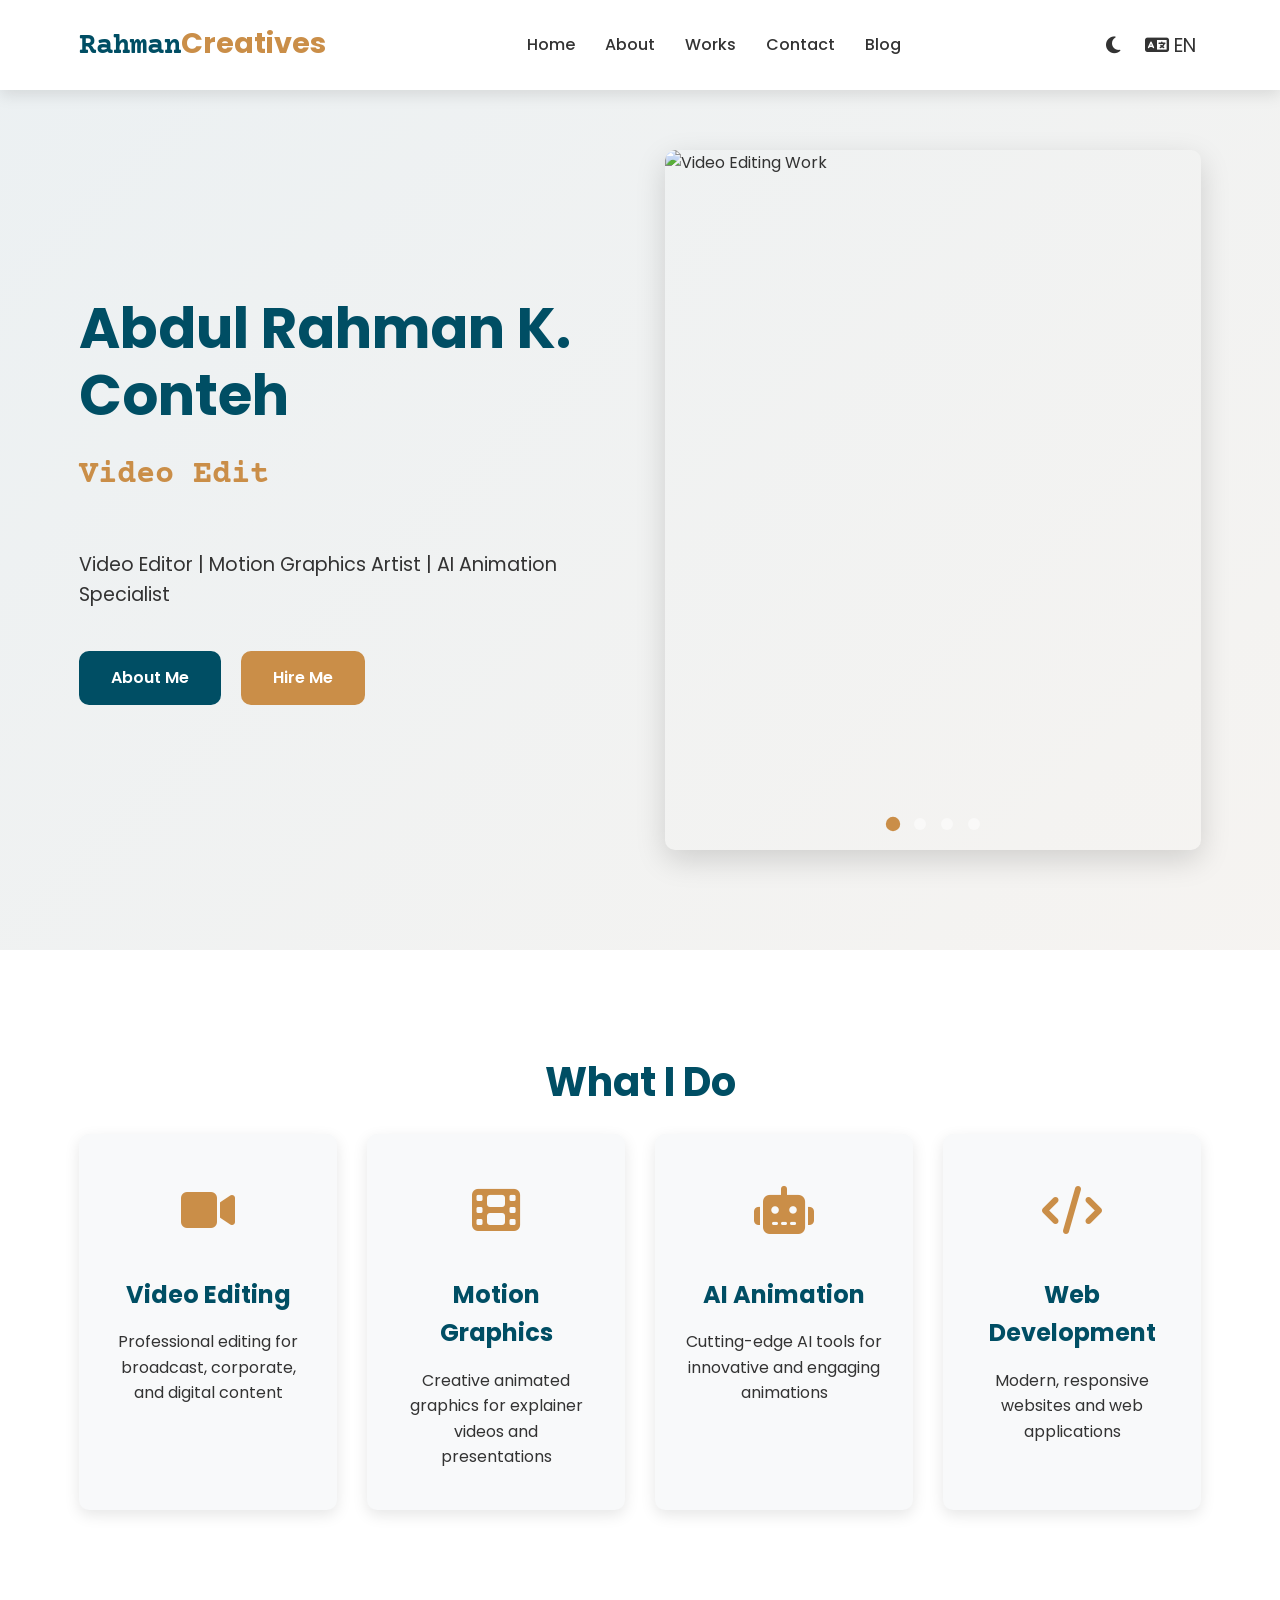
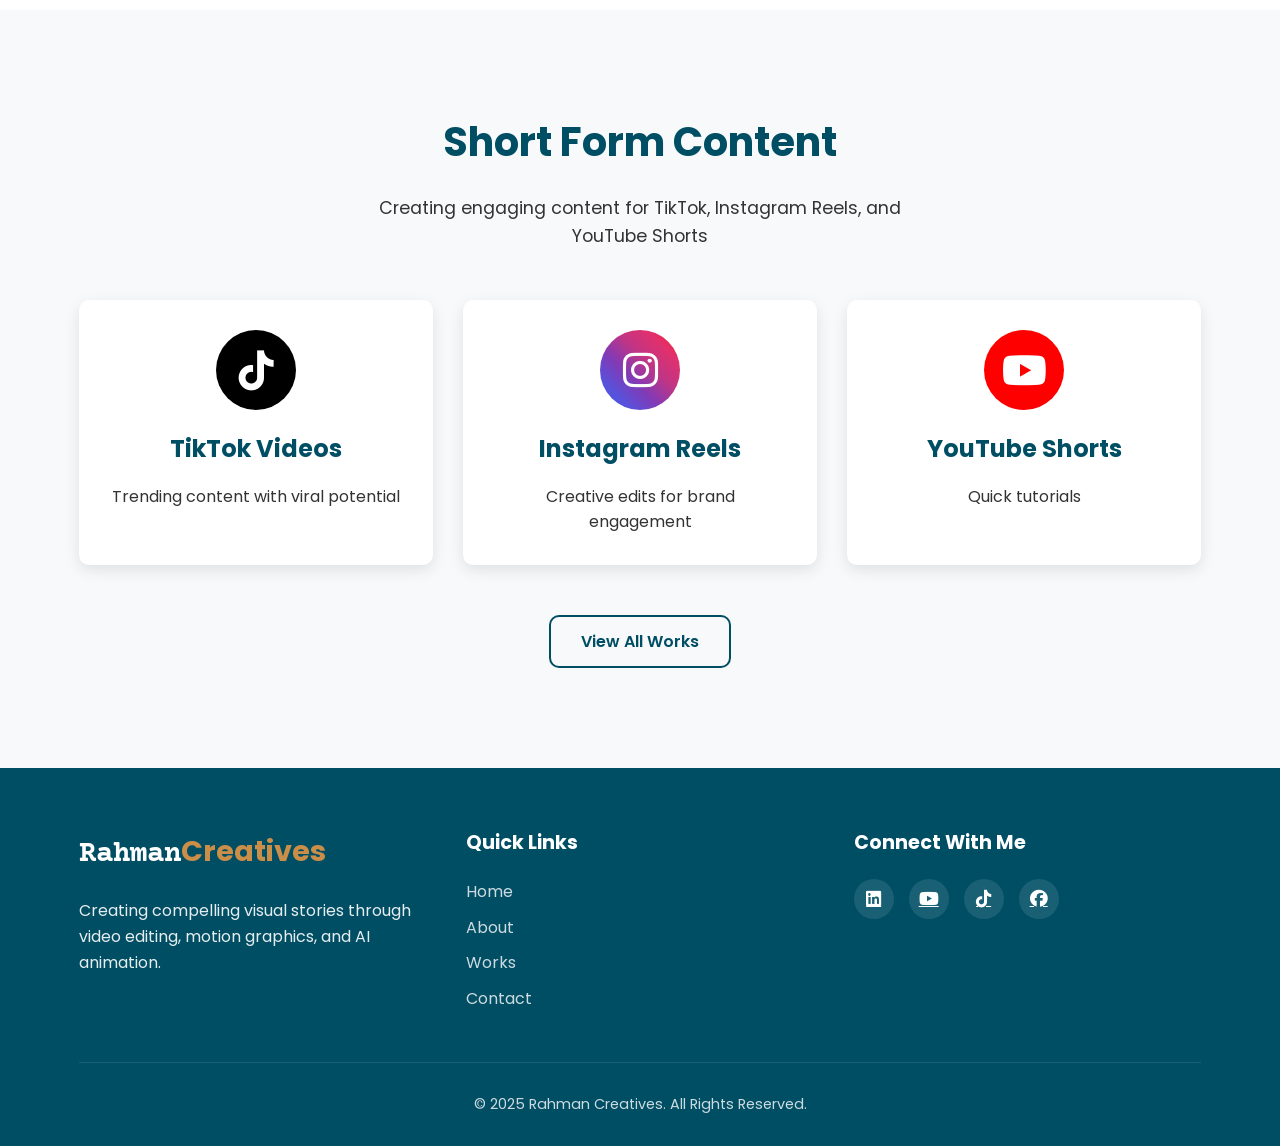
==== index.html @ 01b73cf1 "Update fmt.Println message from 'Hello' to 'Goodbye'" ====
<!DOCTYPE html>
<html lang="en" dir="ltr">
<head>
    <meta charset="UTF-8">
    <meta name="viewport" content="width=device-width, initial-scale=1.0">
    <title> Video Editor & Motion Graphics Artist </title>
    <link rel="stylesheet" href="https://cdnjs.cloudflare.com/ajax/libs/font-awesome/6.4.0/css/all.min.css">
    <link href="https://fonts.googleapis.com/css2?family=Courier+Prime:wght@400;700&family=Poppins:wght@300;400;500;600;700&display=swap" rel="stylesheet">
    <link rel="stylesheet" href="css/style.css">
    <meta name="google-site-verification" content="5SpEI1ER_6MJB8W4jgutMISXCHBkPphUc_LFlywy6sQ" />

    <script type="application/ld+json">
{
  "@context": "https://schema.org",
  "@graph":[
    {
      "@type": "Person",
      "name": "Abdul Rahman K. Conteh",
      "url": "https://kingrahma.github.io/video-editor/",
      "jobTitle": "Video Editor, Motion Graphics Artist, AI Animation Specialist",
      "image": "https://kingrahma.github.io/video-editor/Images/Brand Image Edited Sharper.png",
      "sameAs": [
        "https://www.linkedin.com/in/abdul-rahman-kconteh",
        "https://www.youtube.com/@RahmanCreatives",
        "https://www.tiktok.com/@kingrahman82",
        "https://www.facebook.com/king.rahman.737/"
      ],
      "worksFor": {
        "@type": "Organization",
        "name": "Rahman Creatives"
      }
    },

    {
      "@type": "ProfessionalService",
      "name": "Rahman Creatives",
      "url": "https://kingrahma.github.io/video-editor/",
      "description": "Professional video editing, motion graphics, AI animation, and web development services.",
      "founder": {
        "@type": "Person",
        "name": "Abdul Rahman K. Conteh"
      },
      "areaServed": {
        "@type": "Country",
        "name": "United Arab Emirates"
      },
      "serviceType": [
        "Video Editing",
        "Motion Graphics",
        "AI Animation",
        "Web Development"
      ]
    },

    {
      "@type": "Service",
      "name": "Video Editing",
      "provider": {
        "@type": "Person",
        "name": "Abdul Rahman K. Conteh"
      },
      "description": "Professional video editing for corporate videos, YouTube content, social media, and marketing campaigns."
    },

    {
      "@type": "Service",
      "name": "Motion Graphics",
      "provider": {
        "@type": "Person",
        "name": "Abdul Rahman K. Conteh"
      },
      "description": "Creative motion graphics and animated visuals for explainer videos, ads, and digital media."
    },

    {
      "@type": "Service",
      "name": "AI Animation",
      "provider": {
        "@type": "Person",
        "name": "Abdul Rahman K. Conteh"
      },
      "description": "AI-powered animation and generative visuals using modern artificial intelligence tools."
    },

    {
      "@type": "Service",
      "name": "Web Development",
      "provider": {
        "@type": "Person",
        "name": "Abdul Rahman K. Conteh"
      },
      "description": "Modern responsive websites and web applications for businesses and creators."
    },

    {
      "@type": "WebSite",
      "name": "Rahman Creatives Portfolio",
      "url": "https://kingrahma.github.io/video-editor/",
      "author": {
        "@type": "Person",
        "name": "Abdul Rahman K. Conteh"
      }
    }
  ]
}
</script>

    <script
  defer
  data-tracker="49709983-e1b5-4621-b4ab-2d7daf72e2eb"
  data-domain="github.io"
  data-allow-localhost="false"
  src="https://www.webtracky.com/analytics.js">
</script>

</head>
<body>
    <!-- Header & Navigation -->
    <header>
        <div class="container">
            <nav>
                <a href="index.html" class="logo">Rahman<span>Creatives</span></a>
                
                <ul class="nav-links">
                    <li><a href="index.html" data-en="Home" data-ar="الرئيسية">Home</a></li>
                    <li><a href="about.html" data-en="About" data-ar="عني">About</a></li>
                    <li><a href="works.html" data-en="Works" data-ar="أعمالي">Works</a></li>
                    <li><a href="contact.html" data-en="Contact" data-ar="اتصل بي">Contact</a></li>
                    <li><a href="blog-video-editing.html" data-en="Contact" data-ar="اتصل بي">Blog</a></li>
                </ul>
                
                <div class="nav-controls">
                    <button class="theme-toggle" id="themeToggle">
                        <i class="fas fa-moon"></i>
                    </button>
                    <button class="language-toggle" id="languageToggle" data-lang="en">
                        <i class="fas fa-language"></i> EN
                    </button>
                    <button class="mobile-menu-btn" id="mobileMenuBtn">
                        <i class="fas fa-bars"></i>
                    </button>
                </div>
            </nav>
        </div>
    </header>

    <!-- Hero Section -->
    <section class="hero-section">
        <div class="container">
            <div class="hero-content">
                <div class="hero-text">
                    <h1 data-en="Abdul Rahman K. Conteh" data-ar="عبد الرحمن كونتيه">Abdul Rahman K. Conteh</h1>
                    <div class="typewriter" id="typewriter"></div>
                    <p class="hero-subtitle" data-en="Video Editor | Motion Graphics Artist | AI Animation Specialist" data-ar="محرر فيديو | فنان جرافيكس متحرك | أخصائي رسوم متحركة بالذكاء الاصطناعي">Video Editor | Motion Graphics Artist | AI Animation Specialist</p>
                    <div class="hero-buttons">
                        <a href="about.html" class="btn btn-primary" data-en="About Me" data-ar="عني">About Me</a>
                        <a href="contact.html" class="btn btn-secondary" data-en="Hire Me" data-ar="وظفني">Hire Me</a>
                    </div>
                </div>
                <div class="hero-slider">
                    <div class="slider-container">
                        <div class="slide active">
                            <img src="Images/Brand Image Edited Sharper.png" alt="Video Editing Work">
                        </div>
                        <div class="slide">
                            <img src="Images/King Cut Image Edited.png" alt="Motion Graphics">
                        </div>
                        <div class="slide">
                            <img src="Images/Gemini_Generated_Image_beutqdbeutqdbeut.png" alt="AI Animation">
                        </div>
                        <div class="slide">
                            <img src="Images/Rahman Creatives Design 2.png" alt="Web Development">
                        </div>
                    </div>
                    <div class="slider-dots">
                        <span class="dot active" data-slide="0"></span>
                        <span class="dot" data-slide="1"></span>
                        <span class="dot" data-slide="2"></span>
                        <span class="dot" data-slide="3"></span>
                    </div>
                </div>
            </div>
        </div>
    </section>

    <!-- Services Preview -->
    <section class="services-section">
        <div class="container">
            <h2 class="section-title" data-en="What I Do" data-ar="ما أفعله">What I Do</h2>
            <div class="services-grid">
                <div class="service-card">
                    <div class="service-icon">
                        <i class="fas fa-video"></i>
                    </div>
                    <h3 data-en="Video Editing" data-ar="تحرير الفيديو">Video Editing</h3>
                    <p data-en="Professional editing for broadcast, corporate, and digital content" data-ar="تحرير محترف للبث التلفزيوني والمحتوى الشركاتي والرقمي">Professional editing for broadcast, corporate, and digital content</p>
                </div>
                <div class="service-card">
                    <div class="service-icon">
                        <i class="fas fa-film"></i>
                    </div>
                    <h3 data-en="Motion Graphics" data-ar="الجرافيكس المتحركة">Motion Graphics</h3>
                    <p data-en="Creative animated graphics for explainer videos and presentations" data-ar="رسومات متحركة إبداعية لمقاطع الفيديو التوضيحية والعروض التقديمية">Creative animated graphics for explainer videos and presentations</p>
                </div>
                <div class="service-card">
                    <div class="service-icon">
                        <i class="fas fa-robot"></i>
                    </div>
                    <h3 data-en="AI Animation" data-ar="الرسوم المتحركة بالذكاء الاصطناعي">AI Animation</h3>
                    <p data-en="Cutting-edge AI tools for innovative and engaging animations" data-ar="أدوات الذكاء الاصطناعي المتطورة لرسوم متحركة مبتكرة وجذابة">Cutting-edge AI tools for innovative and engaging animations</p>
                </div>
                <div class="service-card">
                    <div class="service-icon">
                        <i class="fas fa-code"></i>
                    </div>
                    <h3 data-en="Web Development" data-ar="تطوير الويب">Web Development</h3>
                    <p data-en="Modern, responsive websites and web applications" data-ar="مواقع وتطبيقات ويب حديثة وسريعة الاستجابة">Modern, responsive websites and web applications</p>
                </div>
            </div>
        </div>
    </section>

    <!-- Short Form Preview -->
    <section class="short-preview-section">
        <div class="container">
            <h2 class="section-title" data-en="Short Form Content" data-ar="المحتوى القصير">Short Form Content</h2>
            <p class="section-subtitle" data-en="Creating engaging content for TikTok, Instagram Reels, and YouTube Shorts" data-ar="إنشاء محتوى جذاب لتيك توك وإنستجرام ريلز ويوتيوب شورتس">Creating engaging content for TikTok, Instagram Reels, and YouTube Shorts</p>
            
            <div class="platform-preview">
                <div class="platform-card">
                    <div class="platform-icon tiktok">
                        <i class="fab fa-tiktok"></i>
                    </div>
                    <h3 data-en="TikTok Videos" data-ar="فيديوهات تيك توك">TikTok Videos</h3>
                    <p data-en="Trending content with viral potential" data-ar="محتوى رائج بإمكانية فيروسية">Trending content with viral potential</p>
                </div>
                <div class="platform-card">
                    <div class="platform-icon instagram">
                        <i class="fab fa-instagram"></i>
                    </div>
                    <h3 data-en="Instagram Reels" data-ar="إنستجرام ريلز">Instagram Reels</h3>
                    <p data-en="Creative edits for brand engagement" data-ar="تحرير إبداعي لتفاعل العلامة التجارية">Creative edits for brand engagement</p>
                </div>
                <div class="platform-card">
                    <div class="platform-icon youtube">
                        <i class="fab fa-youtube"></i>
                    </div>
                    <h3 data-en="YouTube Shorts" data-ar="يوتيوب شورتس">YouTube Shorts</h3>
                    <p data-en="Quick tutorials " data-ar="دروس سريعة وخلف الكواليس">Quick tutorials </p>
                </div>
            </div>
            
            <div class="text-center">
                <a href="works.html" class="btn btn-outline" data-en="View All Works" data-ar="عرض جميع الأعمال">View All Works</a>
            </div>
        </div>
    </section>

    <!-- Footer -->
    <footer>
        <div class="container">
            <div class="footer-content">
                <div class="footer-info">
                    <a href="index.html" class="logo">Rahman<span>Creatives</span></a>
                    <p data-en="Creating compelling visual stories through video editing, motion graphics, and AI animation." data-ar="إنشاء قصص مرئية مقنعة من خلال تحرير الفيديو والرسومات المتحركة والرسوم المتحركة بالذكاء الاصطناعي.">Creating compelling visual stories through video editing, motion graphics, and AI animation.</p>
                </div>
                <div class="footer-links">
                    <h4 data-en="Quick Links" data-ar="روابط سريعة">Quick Links</h4>
                    <ul>
                        <li><a href="index.html" data-en="Home" data-ar="الرئيسية">Home</a></li>
                        <li><a href="about.html" data-en="About" data-ar="عني">About</a></li>
                        <li><a href="works.html" data-en="Works" data-ar="أعمالي">Works</a></li>
                        <li><a href="contact.html" data-en="Contact" data-ar="اتصل بي">Contact</a></li>
                    </ul>
                </div>
                <div class="footer-social">
                    <h4 data-en="Connect With Me" data-ar="تواصل معي">Connect With Me</h4>
                    <div class="social-icons">
                        <a href="https://linkedin.com/in/abdul-rahman-kconteh" target="_blank"><i class="fab fa-linkedin"></i></a>
                        <a href="https://www.youtube.com/@RahmanCreatives" target="_blank"><i class="fab fa-youtube"></i></a>
                        <a href="https://www.tiktok.com/@kingrahman82" target="_blank" class="social-link tiktok"><i class="fab fa-tiktok"></i></a>
                        <a href="https://www.facebook.com/king.rahman.737/" target="_blank" class="social-link facebook"><i class="fab fa-facebook"></i> </a>
                    </div>
                </div>
            </div>
            <div class="footer-bottom">
                <p data-en="© 2025 Abdul Rahman K. Conteh. All Rights Reserved." data-ar="© 2025 عبد الرحمن كونتيه. جميع الحقوق محفوظة.">© 2025 Rahman Creatives. All Rights Reserved.</p>
            </div>
        </div>
    </footer>

    <script src="js/script.js"></script>
    <script>
        // Typewriter Effect for Home Page
        document.addEventListener('DOMContentLoaded', function() {
            const typewriterElement = document.getElementById('typewriter');
            if (typewriterElement) {
                const phrases = [
                    "Video Editor & Motion Graphics Artist",
                    "AI Animation Specialist",
                    "Creative Storyteller",
                    "Visual Effects Expert",
                    "Web Developer & Designer"
                ];
                
                let phraseIndex = 0;
                let charIndex = 0;
                let isDeleting = false;
                let isEnd = false;
                
                function typeWriter() {
                    const currentPhrase = phrases[phraseIndex];
                    
                    if (isDeleting) {
                        typewriterElement.textContent = currentPhrase.substring(0, charIndex - 1);
                        charIndex--;
                    } else {
                        typewriterElement.textContent = currentPhrase.substring(0, charIndex + 1);
                        charIndex++;
                    }
                    
                    if (!isDeleting && charIndex === currentPhrase.length) {
                        isEnd = true;
                        isDeleting = true;
                        setTimeout(typeWriter, 1500);
                    } else if (isDeleting && charIndex === 0) {
                        isDeleting = false;
                        phraseIndex = (phraseIndex + 1) % phrases.length;
                        setTimeout(typeWriter, 500);
                    } else {
                        const speed = isDeleting ? 50 : 100;
                        setTimeout(typeWriter, speed);
                    }
                }
                
                setTimeout(typeWriter, 1000);
            }
            
            // Hero Slider
            const slides = document.querySelectorAll('.slide');
            const dots = document.querySelectorAll('.dot');
            let currentSlide = 0;
            
            function showSlide(n) {
                slides.forEach(slide => slide.classList.remove('active'));
                dots.forEach(dot => dot.classList.remove('active'));
                
                currentSlide = (n + slides.length) % slides.length;
                
                slides[currentSlide].classList.add('active');
                dots[currentSlide].classList.add('active');
            }
            
            dots.forEach(dot => {
                dot.addEventListener('click', function() {
                    const slideIndex = parseInt(this.getAttribute('data-slide'));
                    showSlide(slideIndex);
                });
            });
            
            // Auto slide
            setInterval(() => {
                showSlide(currentSlide + 1);
            }, 4000);
        });
    </script>
</body>

</html>
---- css/style.css ----
:root {
    --primary-color: #004e64;
    --secondary-color: #ca8e48;
    --accent-color: #ff6b6b;
    --dark-bg: #121212;
    --dark-card: #1e1e1e;
    --dark-text: #f5f5f5;
    --light-bg: #f8f9fa;
    --light-card: #ffffff;
    --light-text: #333333;
    --gray-light: #e9ecef;
    --gray-medium: #adb5bd;
    --shadow: 0 5px 15px rgba(0, 0, 0, 0.1);
    --shadow-lg: 0 10px 30px rgba(0, 0, 0, 0.15);
    --transition: all 0.3s ease;
    --border-radius: 10px;
}

* {
    margin: 0;
    padding: 0;
    box-sizing: border-box;
    font-family: 'Poppins', sans-serif;
}

html {
    scroll-behavior: smooth;
}

body {
    background-color: var(--light-bg);
    color: var(--light-text);
    transition: var(--transition);
    line-height: 1.6;
    overflow-x: hidden;
}

body.dark-mode {
    background-color: var(--dark-bg);
    color: var(--dark-text);
}

.container {
    width: 90%;
    max-width: 1200px;
    margin: 0 auto;
    padding: 0 15px;
}

/* Header & Navigation */
header {
    background-color: var(--light-card);
    box-shadow: var(--shadow);
    position: fixed;
    width: 100%;
    top: 0;
    z-index: 1000;
    transition: var(--transition);
}

body.dark-mode header {
    background-color: var(--dark-card);
}

nav {
    display: flex;
    justify-content: space-between;
    align-items: center;
    padding: 20px 0;
}

.logo {
    font-family: 'Courier Prime', monospace;
    font-size: 1.8rem;
    font-weight: 700;
    color: var(--primary-color);
    text-decoration: none;
    transition: var(--transition);
}

body.dark-mode .logo {
    color: var(--secondary-color);
}

.logo span {
    color: var(--secondary-color);
}

body.dark-mode .logo span {
    color: var(--primary-color);
}

.logo:hover {
    transform: scale(1.05);
}

.nav-links {
    display: flex;
    list-style: none;
    gap: 30px;
}

.nav-links li {
    position: relative;
}

.nav-links a {
    text-decoration: none;
    color: var(--light-text);
    font-weight: 500;
    transition: var(--transition);
    padding: 5px 0;
}

body.dark-mode .nav-links a {
    color: var(--dark-text);
}

.nav-links a:hover {
    color: var(--secondary-color);
}

.nav-links a.active {
    color: var(--secondary-color);
}

.nav-links a::after {
    content: '';
    position: absolute;
    bottom: 0;
    left: 0;
    width: 0;
    height: 2px;
    background-color: var(--secondary-color);
    transition: var(--transition);
}

.nav-links a:hover::after,
.nav-links a.active::after {
    width: 100%;
}

.nav-controls {
    display: flex;
    align-items: center;
    gap: 15px;
}

.theme-toggle,
.language-toggle,
.mobile-menu-btn {
    background: none;
    border: none;
    font-size: 1.2rem;
    color: var(--light-text);
    cursor: pointer;
    transition: var(--transition);
    padding: 5px;
    border-radius: 5px;
}

body.dark-mode .theme-toggle,
body.dark-mode .language-toggle,
body.dark-mode .mobile-menu-btn {
    color: var(--dark-text);
}

.theme-toggle:hover,
.language-toggle:hover {
    color: var(--secondary-color);
    background-color: rgba(202, 142, 72, 0.1);
}

.mobile-menu-btn {
    display: none;
}

/* Buttons */
.btn {
    display: inline-block;
    padding: 12px 30px;
    border-radius: var(--border-radius);
    text-decoration: none;
    font-weight: 600;
    transition: var(--transition);
    cursor: pointer;
    border: 2px solid transparent;
    font-size: 1rem;
    text-align: center;
}

.btn-primary {
    background-color: var(--primary-color);
    color: white;
}

.btn-primary:hover {
    background-color: var(--secondary-color);
    transform: translateY(-3px);
    box-shadow: var(--shadow-lg);
}

.btn-secondary {
    background-color: var(--secondary-color);
    color: white;
}

.btn-secondary:hover {
    background-color: var(--primary-color);
    transform: translateY(-3px);
    box-shadow: var(--shadow-lg);
}

.btn-outline {
    background-color: transparent;
    border-color: var(--primary-color);
    color: var(--primary-color);
}

body.dark-mode .btn-outline {
    border-color: var(--secondary-color);
    color: var(--secondary-color);
}

.btn-outline:hover {
    background-color: var(--primary-color);
    color: white;
    transform: translateY(-3px);
}

body.dark-mode .btn-outline:hover {
    background-color: var(--secondary-color);
    color: white;
}

.btn-block {
    display: block;
    width: 100%;
}

.text-center {
    text-align: center;
}

/* Hero Section */
.hero-section {
    padding: 150px 0 100px;
    min-height: 100vh;
    display: flex;
    align-items: center;
    background: linear-gradient(135deg, rgba(0, 78, 100, 0.05) 0%, rgba(202, 142, 72, 0.05) 100%);
}

body.dark-mode .hero-section {
    background: linear-gradient(135deg, rgba(0, 78, 100, 0.1) 0%, rgba(202, 142, 72, 0.1) 100%);
}

.hero-content {
    display: grid;
    grid-template-columns: 1fr 1fr;
    gap: 50px;
    align-items: center;
}

.hero-text {
    padding-right: 20px;
}

.hero-text h1 {
    font-size: 3.5rem;
    margin-bottom: 20px;
    color: var(--primary-color);
    line-height: 1.2;
}

body.dark-mode .hero-text h1 {
    color: var(--secondary-color);
}

.typewriter {
    font-size: 2rem;
    font-weight: 600;
    margin-bottom: 30px;
    min-height: 70px;
    color: var(--secondary-color);
    font-family: 'Courier Prime', monospace;
}

body.dark-mode .typewriter {
    color: var(--primary-color);
}

.typewriter span {
    border-right: 3px solid var(--secondary-color);
    padding-right: 5px;
    animation: blink 0.7s infinite;
}

@keyframes blink {
    0%, 100% { border-color: transparent; }
    50% { border-color: var(--secondary-color); }
}

.hero-subtitle {
    font-size: 1.2rem;
    color: var(--light-text);
    margin-bottom: 40px;
}

body.dark-mode .hero-subtitle {
    color: var(--dark-text);
}

.hero-buttons {
    display: flex;
    gap: 20px;
    margin-top: 30px;
}

.hero-slider {
    position: relative;
    border-radius: var(--border-radius);
    overflow: hidden;
    box-shadow: var(--shadow-lg);
}

.slider-container {
    position: relative;
    width: 100%;
    height: 700px;
    border-radius: var(--border-radius);
    overflow: hidden;
}

.slide {
    position: absolute;
    top: 0;
    left: 0;
    width: 100%;
    height: 100%;
    opacity: 0;
    transition: opacity 1s ease-in-out;
}

.slide.active {
    opacity: 1;
}

.slide img {
    width: 100%;
    height: 100%;
    object-fit: cover;
}

.slider-dots {
    position: absolute;
    bottom: 20px;
    left: 0;
    right: 0;
    display: flex;
    justify-content: center;
    gap: 10px;
    z-index: 10;
}

.dot {
    width: 12px;
    height: 12px;
    border-radius: 50%;
    background-color: rgba(255, 255, 255, 0.5);
    cursor: pointer;
    transition: var(--transition);
}

.dot.active {
    background-color: var(--secondary-color);
    transform: scale(1.2);
}

.dot:hover {
    background-color: var(--secondary-color);
}

/* Page Hero */
.page-hero {
    padding: 150px 0 80px;
    background: linear-gradient(135deg, var(--primary-color) 0%, var(--secondary-color) 100%);
    color: white;
    text-align: center;
}

.page-hero h1 {
    font-size: 3rem;
    margin-bottom: 20px;
}

.page-hero p {
    font-size: 1.2rem;
    max-width: 600px;
    margin: 0 auto;
    opacity: 0.9;
}

/* Services Section */
.services-section {
    padding: 100px 0;
    background-color: var(--light-card);
}

body.dark-mode .services-section {
    background-color: var(--dark-card);
}

.section-title {
    text-align: center;
    font-size: 2.5rem;
    margin-bottom: 20px;
    color: var(--primary-color);
}

body.dark-mode .section-title {
    color: var(--secondary-color);
}

.section-subtitle {
    text-align: center;
    font-size: 1.1rem;
    color: var(--light-text);
    margin-bottom: 50px;
    max-width: 600px;
    margin-left: auto;
    margin-right: auto;
}

body.dark-mode .section-subtitle {
    color: var(--dark-text);
}

.services-grid {
    display: grid;
    grid-template-columns: repeat(auto-fit, minmax(250px, 1fr));
    gap: 30px;
}

.service-card {
    background-color: var(--light-bg);
    padding: 40px 30px;
    border-radius: var(--border-radius);
    text-align: center;
    transition: var(--transition);
    box-shadow: var(--shadow);
}

body.dark-mode .service-card {
    background-color: var(--dark-bg);
}

.service-card:hover {
    transform: translateY(-10px);
    box-shadow: var(--shadow-lg);
}

.service-icon {
    font-size: 3rem;
    color: var(--secondary-color);
    margin-bottom: 25px;
}

.service-card h3 {
    margin-bottom: 15px;
    color: var(--primary-color);
    font-size: 1.5rem;
}

body.dark-mode .service-card h3 {
    color: var(--secondary-color);
}

.service-card p {
    color: var(--light-text);
    line-height: 1.6;
}

body.dark-mode .service-card p {
    color: var(--dark-text);
}

/* Short Preview Section */
.short-preview-section {
    padding: 100px 0;
    background-color: var(--light-bg);
}

body.dark-mode .short-preview-section {
    background-color: var(--dark-bg);
}

.platform-preview {
    display: grid;
    grid-template-columns: repeat(auto-fit, minmax(250px, 1fr));
    gap: 30px;
    margin-bottom: 50px;
}

.platform-card {
    background-color: var(--light-card);
    padding: 30px;
    border-radius: var(--border-radius);
    text-align: center;
    transition: var(--transition);
    box-shadow: var(--shadow);
}

body.dark-mode .platform-card {
    background-color: var(--dark-card);
}

.platform-card:hover {
    transform: translateY(-5px);
    box-shadow: var(--shadow-lg);
}

.platform-icon {
    width: 80px;
    height: 80px;
    border-radius: 50%;
    display: flex;
    align-items: center;
    justify-content: center;
    margin: 0 auto 20px;
    font-size: 2.5rem;
}

.platform-icon.tiktok {
    background-color: #000000;
    color: white;
}

.platform-icon.instagram {
    background: linear-gradient(45deg, #405DE6, #5851DB, #833AB4, #C13584, #E1306C, #FD1D1D);
    color: white;
}

.platform-icon.youtube {
    background-color: #FF0000;
    color: white;
}

.platform-card h3 {
    margin-bottom: 15px;
    color: var(--primary-color);
    font-size: 1.5rem;
}

body.dark-mode .platform-card h3 {
    color: var(--secondary-color);
}

.platform-card p {
    color: var(--light-text);
    line-height: 1.6;
}

body.dark-mode .platform-card p {
    color: var(--dark-text);
}

/* About Section */
.about-section {
    padding: 80px 0;
}

.about-container {
    display: grid;
    grid-template-columns: 2fr 1fr;
    gap: 40px;
    margin-bottom: 60px;
}

.about-card {
    background-color: var(--light-card);
    padding: 40px;
    border-radius: var(--border-radius);
    box-shadow: var(--shadow);
    margin-bottom: 30px;
}

body.dark-mode .about-card {
    background-color: var(--dark-card);
}

.about-card h2 {
    color: var(--primary-color);
    margin-bottom: 20px;
    font-size: 2rem;
}

body.dark-mode .about-card h2 {
    color: var(--secondary-color);
}

.about-card p {
    margin-bottom: 20px;
    line-height: 1.7;
}

.experience-highlight {
    display: flex;
    align-items: center;
    gap: 20px;
    background-color: var(--primary-color);
    color: white;
    padding: 25px;
    border-radius: var(--border-radius);
    margin-top: 30px;
}

body.dark-mode .experience-highlight {
    background-color: var(--secondary-color);
}

.experience-icon {
    font-size: 2.5rem;
}

.experience-highlight h3 {
    font-size: 1.5rem;
    margin-bottom: 10px;
}

/* Skills Section */
.skills-section {
    background-color: var(--light-card);
    padding: 40px;
    border-radius: var(--border-radius);
    box-shadow: var(--shadow);
}

body.dark-mode .skills-section {
    background-color: var(--dark-card);
}

.skills-section h2 {
    color: var(--primary-color);
    margin-bottom: 30px;
    font-size: 2rem;
}

body.dark-mode .skills-section h2 {
    color: var(--secondary-color);
}

.skills-grid {
    display: flex;
    flex-direction: column;
    gap: 25px;
}

.skill-item {
    width: 100%;
}

.skill-header {
    display: flex;
    justify-content: space-between;
    margin-bottom: 10px;
    font-weight: 600;
}

.skill-bar {
    height: 10px;
    background-color: var(--gray-light);
    border-radius: 5px;
    overflow: hidden;
}

body.dark-mode .skill-bar {
    background-color: #333;
}

.skill-progress {
    height: 100%;
    background-color: var(--secondary-color);
    border-radius: 5px;
    transition: width 1.5s ease-in-out;
}

.ai-tools {
    margin-top: 40px;
}

.ai-tools h3 {
    color: var(--primary-color);
    margin-bottom: 20px;
    font-size: 1.5rem;
}

body.dark-mode .ai-tools h3 {
    color: var(--secondary-color);
}

.tools-tags {
    display: flex;
    flex-wrap: wrap;
    gap: 10px;
}

.tool-tag {
    background-color: var(--primary-color);
    color: white;
    padding: 8px 16px;
    border-radius: 20px;
    font-size: 0.9rem;
    transition: var(--transition);
}

body.dark-mode .tool-tag {
    background-color: var(--secondary-color);
}

.tool-tag:hover {
    transform: translateY(-3px);
    box-shadow: var(--shadow);
}

/* About Sidebar */
.about-sidebar {
    display: flex;
    flex-direction: column;
    gap: 30px;
}

.info-card,
.education-card {
    background-color: var(--light-card);
    padding: 30px;
    border-radius: var(--border-radius);
    box-shadow: var(--shadow);
}

body.dark-mode .info-card,
body.dark-mode .education-card {
    background-color: var(--dark-card);
}

.info-card h3,
.education-card h3 {
    color: var(--primary-color);
    margin-bottom: 25px;
    font-size: 1.5rem;
    padding-bottom: 15px;
    border-bottom: 2px solid var(--secondary-color);
}

body.dark-mode .info-card h3,
body.dark-mode .education-card h3 {
    color: var(--secondary-color);
}

.contact-item {
    display: flex;
    align-items: flex-start;
    gap: 15px;
    margin-bottom: 20px;
}

.contact-item i {
    color: var(--secondary-color);
    font-size: 1.2rem;
    margin-top: 5px;
}

.contact-item span {
    font-weight: 600;
    color: var(--primary-color);
    display: block;
    margin-bottom: 5px;
}

body.dark-mode .contact-item span {
    color: var(--secondary-color);
}

.education-item {
    margin-bottom: 25px;
}

.education-item h4 {
    color: var(--primary-color);
    margin-bottom: 5px;
    font-size: 1.1rem;
}

body.dark-mode .education-item h4 {
    color: var(--secondary-color);
}

.education-item p {
    color: var(--light-text);
    font-style: italic;
}

body.dark-mode .education-item p {
    color: var(--dark-text);
}

/* Experience Timeline */
.experience-timeline {
    margin-top: 60px;
}

.experience-timeline h2 {
    text-align: center;
    color: var(--primary-color);
    margin-bottom: 50px;
    font-size: 2.5rem;
}

body.dark-mode .experience-timeline h2 {
    color: var(--secondary-color);
}

.timeline {
    position: relative;
    max-width: 800px;
    margin: 0 auto;
}

.timeline::before {
    content: '';
    position: absolute;
    left: 30px;
    top: 0;
    bottom: 0;
    width: 2px;
    background-color: var(--primary-color);
}

body.dark-mode .timeline::before {
    background-color: var(--secondary-color);
}

.timeline-item {
    position: relative;
    margin-bottom: 40px;
    padding-left: 80px;
}

.timeline-date {
    position: absolute;
    left: 0;
    top: 0;
    width: 60px;
    padding: 8px 12px;
    background-color: var(--primary-color);
    color: white;
    border-radius: var(--border-radius);
    text-align: center;
    font-weight: 600;
    font-size: 0.9rem;
}

body.dark-mode .timeline-date {
    background-color: var(--secondary-color);
}

.timeline-content {
    background-color: var(--light-card);
    padding: 25px;
    border-radius: var(--border-radius);
    box-shadow: var(--shadow);
}

body.dark-mode .timeline-content {
    background-color: var(--dark-card);
}

.timeline-content h3 {
    color: var(--primary-color);
    margin-bottom: 5px;
    font-size: 1.3rem;
}

body.dark-mode .timeline-content h3 {
    color: var(--secondary-color);
}

.timeline-company {
    color: var(--secondary-color);
    margin-bottom: 15px;
    font-style: italic;
}

body.dark-mode .timeline-company {
    color: var(--primary-color);
}

.timeline-content ul {
    padding-left: 20px;
}

.timeline-content li {
    margin-bottom: 8px;
    line-height: 1.6;
}

/* CTA Section */
.cta-section {
    padding: 80px 0;
    background: linear-gradient(135deg, var(--primary-color) 0%, var(--secondary-color) 100%);
    color: white;
    text-align: center;
}

.cta-content h2 {
    font-size: 2.5rem;
    margin-bottom: 20px;
}

.cta-content p {
    font-size: 1.2rem;
    margin-bottom: 30px;
    max-width: 600px;
    margin-left: auto;
    margin-right: auto;
    opacity: 0.9;
}

/* Works Section */
.works-section {
    padding: 80px 0;
}

.section-header {
    text-align: center;
    margin-bottom: 50px;
}

.section-header h2 {
    color: var(--primary-color);
    font-size: 2.5rem;
    margin-bottom: 15px;
}

body.dark-mode .section-header h2 {
    color: var(--secondary-color);
}

.section-header p {
    color: var(--light-text);
    font-size: 1.1rem;
    max-width: 600px;
    margin: 0 auto;
}

body.dark-mode .section-header p {
    color: var(--dark-text);
}

.filter-container {
    margin-bottom: 40px;
    text-align: center;
}

.filter-buttons {
    display: flex;
    flex-wrap: wrap;
    gap: 10px;
    justify-content: center;
}

.filter-btn {
    padding: 10px 25px;
    background-color: transparent;
    border: 2px solid var(--primary-color);
    color: var(--primary-color);
    border-radius: 25px;
    cursor: pointer;
    transition: var(--transition);
    font-weight: 500;
    font-size: 0.9rem;
}

body.dark-mode .filter-btn {
    border-color: var(--secondary-color);
    color: var(--secondary-color);
}

.filter-btn.active,
.filter-btn:hover {
    background-color: var(--primary-color);
    color: white;
}

body.dark-mode .filter-btn.active,
body.dark-mode .filter-btn:hover {
    background-color: var(--secondary-color);
    color: white;
}

/* Short Form Grid */
.short-form-grid {
    display: grid;
    grid-template-columns: repeat(auto-fill, minmax(300px, 1fr));
    gap: 30px;
    margin-bottom: 60px;
}

.short-form-card {
    background-color: var(--light-card);
    border-radius: var(--border-radius);
    overflow: hidden;
    box-shadow: var(--shadow);
    transition: var(--transition);
    cursor: pointer;
}

body.dark-mode .short-form-card {
    background-color: var(--dark-card);
}

.short-form-card:hover {
    transform: translateY(-10px);
    box-shadow: var(--shadow-lg);
}

.short-form-video {
    position: relative;
    width: 100%;
    padding-bottom: 100%; /* 9:16 aspect ratio for vertical videos */
    overflow: hidden;
}

.video-thumbnail {
    position: absolute;
    top: 0;
    left: 0;
    width: 100%;
    height: 100%;
    background-color: #000;
}

.video-thumbnail img {
    width: 100%;
    height: 100%;
    object-fit: cover;
    transition: transform 0.5s ease;
}

.short-form-card:hover .video-thumbnail img {
    transform: scale(1.05);
}

.play-overlay {
    position: absolute;
    top: 0;
    left: 0;
    width: 100%;
    height: 100%;
    display: flex;
    align-items: center;
    justify-content: center;
    background-color: rgba(0, 0, 0, 0.3);
    opacity: 0;
    transition: var(--transition);
}

.short-form-card:hover .play-overlay {
    opacity: 1;
}

.play-overlay i {
    font-size: 3rem;
    color: white;
    background-color: rgba(255, 0, 0, 0.8);
    width: 70px;
    height: 70px;
    border-radius: 50%;
    display: flex;
    align-items: center;
    justify-content: center;
    transition: var(--transition);
}

.play-overlay:hover i {
    background-color: #ff0000;
    transform: scale(1.1);
}

.platform-badge {
    position: absolute;
    top: 15px;
    right: 15px;
    width: 40px;
    height: 40px;
    border-radius: 50%;
    display: flex;
    align-items: center;
    justify-content: center;
    color: white;
    font-size: 1.2rem;
    z-index: 2;
}

.platform-badge.tiktok {
    background-color: #000000;
}

.platform-badge.instagram {
    background: linear-gradient(45deg, #405DE6, #5851DB, #833AB4, #C13584, #E1306C, #FD1D1D);
}

.platform-badge.youtube {
    background-color: #FF0000;
}

.video-duration {
    position: absolute;
    bottom: 15px;
    right: 15px;
    background-color: rgba(0, 0, 0, 0.8);
    color: white;
    padding: 4px 10px;
    border-radius: 4px;
    font-size: 0.8rem;
    font-weight: 500;
    z-index: 2;
}

.short-form-info {
    padding: 25px;
}

.short-form-info h3 {
    color: var(--primary-color);
    margin-bottom: 10px;
    font-size: 1.2rem;
    line-height: 1.4;
}

body.dark-mode .short-form-info h3 {
    color: var(--secondary-color);
}

.short-form-info > p {
    color: var(--light-text);
    margin-bottom: 15px;
    font-size: 0.9rem;
    min-height: 40px;
}

body.dark-mode .short-form-info > p {
    color: var(--dark-text);
}

.engagement-stats {
    display: flex;
    gap: 20px;
    padding-top: 15px;
    border-top: 1px solid rgba(0, 0, 0, 0.1);
}

body.dark-mode .engagement-stats {
    border-top-color: rgba(255, 255, 255, 0.1);
}

.engagement-stats span {
    display: flex;
    align-items: center;
    gap: 5px;
    font-size: 0.85rem;
    color: var(--light-text);
}

body.dark-mode .engagement-stats span {
    color: var(--dark-text);
}

.engagement-stats i {
    color: #ff4757;
}

.engagement-stats span:nth-child(2) i {
    color: #2ed573;
}

.engagement-stats span:nth-child(3) i {
    color: #1e90ff;
}

/* YouTube Grid */
.youtube-grid {
    display: grid;
    grid-template-columns: repeat(auto-fill, minmax(350px, 1fr));
    gap: 30px;
    margin-bottom: 60px;
}

.youtube-card {
    background-color: var(--light-card);
    border-radius: var(--border-radius);
    overflow: hidden;
    box-shadow: var(--shadow);
    transition: var(--transition);
    cursor: pointer;
}

body.dark-mode .youtube-card {
    background-color: var(--dark-card);
}

.youtube-card:hover {
    transform: translateY(-10px);
    box-shadow: var(--shadow-lg);
}

.youtube-thumbnail {
    position: relative;
    width: 100%;
    padding-bottom: 50.25%; /* 16:9 aspect ratio */
    overflow: hidden;
    background-color: #000;
}

.youtube-thumbnail img {
    position: absolute;
    top: 0;
    left: 0;
    width: 100%;
    height: 100%;
    object-fit: cover;
    transition: transform 0.5s ease;
}

.youtube-card:hover .youtube-thumbnail img {
    transform: scale(1.05);
}

.youtube-info {
    padding: 25px;
}

.video-category {
    display: inline-block;
    padding: 5px 15px;
    border-radius: 20px;
    font-size: 0.8rem;
    font-weight: 600;
    margin-bottom: 15px;
    text-transform: uppercase;
    letter-spacing: 0.5px;
}

.video-category.corporate {
    background-color: var(--primary-color);
    color: white;
}

.video-category.motion {
    background-color: var(--secondary-color);
    color: white;
}

.video-category.ai {
    background-color: #9c27b0;
    color: white;
}

.video-category.broadcast {
    background-color: #2196f3;
    color: white;
}

.youtube-info h3 {
    color: var(--primary-color);
    margin-bottom: 10px;
    font-size: 1.3rem;
    line-height: 1.4;
}

body.dark-mode .youtube-info h3 {
    color: var(--secondary-color);
}

.youtube-info > p {
    color: var(--light-text);
    margin-bottom: 15px;
    font-size: 0.9rem;
    line-height: 1.6;
}

body.dark-mode .youtube-info > p {
    color: var(--dark-text);
}

.video-stats {
    display: flex;
    gap: 20px;
    margin-bottom: 20px;
    font-size: 0.85rem;
    color: var(--light-text);
}

body.dark-mode .video-stats {
    color: var(--dark-text);
}

.video-stats span {
    display: flex;
    align-items: center;
    gap: 5px;
}

.video-stats i {
    color: var(--secondary-color);
}

.youtube-link {
    display: inline-flex;
    align-items: center;
    gap: 8px;
    background-color: #ff0000;
    color: white;
    padding: 10px 20px;
    border-radius: var(--border-radius);
    text-decoration: none;
    font-weight: 500;
    font-size: 0.9rem;
    transition: var(--transition);
}

.youtube-link:hover {
    background-color: #cc0000;
    transform: translateY(-3px);
    box-shadow: var(--shadow);
}

/* Channel Info */
.channel-info {
    margin-top: 60px;
}

.channel-card {
    background: linear-gradient(135deg, var(--primary-color) 0%, var(--secondary-color) 100%);
    color: white;
    padding: 50px;
    border-radius: var(--border-radius);
    text-align: center;
}

.channel-header {
    display: flex;
    align-items: center;
    justify-content: center;
    gap: 20px;
    margin-bottom: 40px;
}

.channel-icon {
    font-size: 4rem;
}

.channel-details h3 {
    font-size: 2rem;
    margin-bottom: 10px;
}

.channel-details p {
    opacity: 0.9;
    max-width: 500px;
}

.channel-stats {
    display: grid;
    grid-template-columns: repeat(auto-fit, minmax(150px, 1fr));
    gap: 30px;
    margin-bottom: 40px;
}

.stat {
    display: flex;
    flex-direction: column;
    align-items: center;
    gap: 10px;
}

.stat i {
    font-size: 2.5rem;
    opacity: 0.9;
}

.stat h4 {
    font-size: 0.9rem;
    opacity: 0.8;
    margin-bottom: 5px;
}

.stat-number {
    font-size: 2rem;
    font-weight: 700;
}

.subscribe-btn {
    background-color: white;
    color: #ff0000;
    font-size: 1.1rem;
    padding: 15px 40px;
}

.subscribe-btn:hover {
    background-color: #ff0000;
    color: white;
    transform: translateY(-3px);
    box-shadow: var(--shadow-lg);
}

/* Video Modal */
.video-modal {
    display: none;
    position: fixed;
    top: 0;
    left: 0;
    width: 100%;
    height: 100%;
    z-index: 10000;
}

.video-modal.active {
    display: block;
}

.modal-overlay {
    position: absolute;
    top: 0;
    left: 0;
    width: 100%;
    height: 100%;
    background-color: rgba(0, 0, 0, 0.9);
    backdrop-filter: blur(5px);
}

.modal-content {
    position: absolute;
    top: 50%;
    left: 50%;
    transform: translate(-50%, -50%);
    width: 90%;
    max-width: 1000px;
    max-height: 90vh;
    background-color: var(--light-card);
    border-radius: var(--border-radius);
    overflow: hidden;
    box-shadow: 0 20px 50px rgba(0, 0, 0, 0.5);
}

body.dark-mode .modal-content {
    background-color: var(--dark-card);
}

.close-modal {
    position: absolute;
    top: 15px;
    right: 15px;
    background: none;
    border: none;
    color: white;
    font-size: 2.5rem;
    cursor: pointer;
    z-index: 10;
    width: 40px;
    height: 40px;
    display: flex;
    align-items: center;
    justify-content: center;
    background-color: rgba(0, 0, 0, 0.5);
    border-radius: 50%;
    transition: var(--transition);
}

.close-modal:hover {
    background-color: rgba(255, 0, 0, 0.8);
    transform: rotate(90deg);
}

.modal-body {
    display: flex;
    flex-direction: column;
    height: 100%;
}

.video-player-container {
    position: relative;
    padding-bottom: 45.25%; /* 16:9 Aspect Ratio */
    height: 0;
    background-color: #000;
}

#videoPlayer {
    position: absolute;
    top: 0;
    left: 0;
    width: 100%;
    height: 100%;
    border: none;
}

.video-info {
    padding: 30px;
    overflow-y: auto;
    max-height: 40vh;
}

.video-info h3 {
    color: var(--primary-color);
    margin-bottom: 15px;
    font-size: 1.5rem;
}

body.dark-mode .video-info h3 {
    color: var(--secondary-color);
}

.video-info p {
    color: var(--light-text);
    margin-bottom: 20px;
    line-height: 1.6;
}

body.dark-mode .video-info p {
    color: var(--dark-text);
}

.modal-actions {
    display: flex;
    gap: 15px;
    margin-top: 20px;
}

/* Contact Section */
.contact-section {
    padding: 80px 0;
}

.contact-container {
    display: grid;
    grid-template-columns: 1fr 1fr;
    gap: 50px;
    margin-bottom: 60px;
}

.contact-info,
.contact-form {
    width: 100%;
}

.info-card,
.form-card {
    background-color: var(--light-card);
    padding: 40px;
    border-radius: var(--border-radius);
    box-shadow: var(--shadow);
    height: 100%;
}

body.dark-mode .info-card,
body.dark-mode .form-card {
    background-color: var(--dark-card);
}

.info-card h2,
.form-card h2 {
    color: var(--primary-color);
    margin-bottom: 25px;
    font-size: 2rem;
}

body.dark-mode .info-card h2,
body.dark-mode .form-card h2 {
    color: var(--secondary-color);
}

.info-card p {
    margin-bottom: 30px;
    line-height: 1.7;
}

.contact-details {
    display: flex;
    flex-direction: column;
    gap: 25px;
    margin-bottom: 30px;
}

.contact-item {
    display: flex;
    align-items: flex-start;
    gap: 20px;
}

.contact-icon {
    width: 50px;
    height: 50px;
    background-color: rgba(0, 78, 100, 0.1);
    border-radius: 50%;
    display: flex;
    align-items: center;
    justify-content: center;
    color: var(--primary-color);
    font-size: 1.2rem;
    flex-shrink: 0;
}

body.dark-mode .contact-icon {
    background-color: rgba(202, 142, 72, 0.1);
    color: var(--secondary-color);
}

.contact-item h4 {
    color: var(--primary-color);
    margin-bottom: 5px;
    font-size: 1.1rem;
}

body.dark-mode .contact-item h4 {
    color: var(--secondary-color);
}

.availability {
    background-color: rgba(0, 78, 100, 0.1);
    padding: 20px;
    border-radius: var(--border-radius);
    margin-bottom: 30px;
}

body.dark-mode .availability {
    background-color: rgba(202, 142, 72, 0.1);
}

.availability h4 {
    color: var(--primary-color);
    margin-bottom: 10px;
    font-size: 1.1rem;
}

body.dark-mode .availability h4 {
    color: var(--secondary-color);
}

.social-contact h4 {
    color: var(--primary-color);
    margin-bottom: 15px;
    font-size: 1.1rem;
}

body.dark-mode .social-contact h4 {
    color: var(--secondary-color);
}

.social-icons {
    display: flex;
    gap: 15px;
}

.social-link {
    width: 50px;
    height: 50px;
    border-radius: 50%;
    display: flex;
    align-items: center;
    justify-content: center;
    color: white;
    font-size: 1.2rem;
    transition: var(--transition);
}

.social-link.linkedin {
    background-color: #0077b5;
}

.social-link.youtube {
    background-color: #ff0000;
}

.social-link.instagram {
    background: linear-gradient(45deg, #405DE6, #5851DB, #833AB4, #C13584, #E1306C, #FD1D1D);
}

.social-link.behance {
    background-color: #0057ff;
}

.social-link:hover {
    transform: translateY(-5px);
    box-shadow: var(--shadow);
}

/* Form Styles */
.form-group {
    margin-bottom: 25px;
}

.form-group label {
    display: block;
    margin-bottom: 8px;
    font-weight: 500;
    color: var(--primary-color);
}

body.dark-mode .form-group label {
    color: var(--secondary-color);
}

.form-group input,
.form-group textarea,
.form-group select {
    width: 100%;
    padding: 12px 15px;
    border: 1px solid var(--gray-light);
    border-radius: var(--border-radius);
    font-size: 1rem;
    transition: var(--transition);
    background-color: var(--light-bg);
    color: var(--light-text);
}

body.dark-mode .form-group input,
body.dark-mode .form-group textarea,
body.dark-mode .form-group select {
    background-color: var(--dark-bg);
    border-color: #333;
    color: var(--dark-text);
}

.form-group input:focus,
.form-group textarea:focus,
.form-group select:focus {
    outline: none;
    border-color: var(--primary-color);
    box-shadow: 0 0 0 3px rgba(0, 78, 100, 0.1);
}

body.dark-mode .form-group input:focus,
body.dark-mode .form-group textarea:focus,
body.dark-mode .form-group select:focus {
    border-color: var(--secondary-color);
    box-shadow: 0 0 0 3px rgba(202, 142, 72, 0.1);
}

/* Location Info */
.location-info {
    margin-top: 60px;
}

.location-card {
    background-color: var(--light-card);
    padding: 40px;
    border-radius: var(--border-radius);
    box-shadow: var(--shadow);
}

body.dark-mode .location-card {
    background-color: var(--dark-card);
}

.location-header {
    display: flex;
    align-items: center;
    gap: 20px;
    margin-bottom: 40px;
}

.location-header i {
    font-size: 3rem;
    color: var(--secondary-color);
}

.location-header h3 {
    color: var(--primary-color);
    font-size: 2rem;
    margin-bottom: 10px;
}

body.dark-mode .location-header h3 {
    color: var(--secondary-color);
}

.location-details {
    display: grid;
    grid-template-columns: repeat(auto-fit, minmax(250px, 1fr));
    gap: 30px;
}

.location-item {
    display: flex;
    align-items: flex-start;
    gap: 20px;
}

.location-item i {
    font-size: 1.5rem;
    color: var(--secondary-color);
    margin-top: 5px;
}

.location-item h4 {
    color: var(--primary-color);
    margin-bottom: 5px;
    font-size: 1.1rem;
}

body.dark-mode .location-item h4 {
    color: var(--secondary-color);
}

.location-item p {
    color: var(--light-text);
    line-height: 1.6;
}

body.dark-mode .location-item p {
    color: var(--dark-text);
}

/* Footer */
footer {
    background-color: var(--primary-color);
    color: white;
    padding: 60px 0 30px;
}

body.dark-mode footer {
    background-color: var(--secondary-color);
}

.footer-content {
    display: grid;
    grid-template-columns: repeat(auto-fit, minmax(250px, 1fr));
    gap: 40px;
    margin-bottom: 40px;
}

.footer-info .logo {
    color: white;
    margin-bottom: 20px;
    display: inline-block;
}

.footer-info p {
    opacity: 0.9;
    line-height: 1.6;
    margin-bottom: 20px;
}

.footer-links h4,
.footer-social h4 {
    font-size: 1.2rem;
    margin-bottom: 20px;
    color: white;
}

.footer-links ul {
    list-style: none;
}

.footer-links li {
    margin-bottom: 10px;
}

.footer-links a {
    color: rgba(255, 255, 255, 0.8);
    text-decoration: none;
    transition: var(--transition);
}

.footer-links a:hover {
    color: white;
    padding-left: 5px;
}

.footer-social .social-icons {
    display: flex;
    gap: 15px;
}

.footer-social .social-icons a {
    width: 40px;
    height: 40px;
    border-radius: 50%;
    background-color: rgba(255, 255, 255, 0.1);
    display: flex;
    align-items: center;
    justify-content: center;
    color: white;
    font-size: 1.1rem;
    transition: var(--transition);
}

.footer-social .social-icons a:hover {
    background-color: white;
    color: var(--primary-color);
    transform: translateY(-3px);
}

body.dark-mode .footer-social .social-icons a:hover {
    color: var(--secondary-color);
}

.footer-bottom {
    text-align: center;
    padding-top: 30px;
    border-top: 1px solid rgba(255, 255, 255, 0.1);
}

.footer-bottom p {
    opacity: 0.8;
    font-size: 0.9rem;
}

/* Responsive Design */
@media (max-width: 992px) {
    .hero-content {
        grid-template-columns: 1fr;
        gap: 40px;
    }
    
    .hero-text {
        padding-right: 0;
        text-align: center;
    }
    
    .hero-buttons {
        justify-content: center;
    }
    
    .about-container {
        grid-template-columns: 1fr;
    }
    
    .contact-container {
        grid-template-columns: 1fr;
    }
    
    .hero-text h1 {
        font-size: 2.8rem;
    }
    
    .typewriter {
        font-size: 1.8rem;
        min-height: 60px;
    }
    
    .section-title {
        font-size: 2.2rem;
    }
    
    .slider-container {
        height: 400px;
    }
}

@media (max-width: 768px) {
    .mobile-menu-btn {
        display: block;
    }
    
    .nav-links {
        position: fixed;
        top: 70px;
        left: -100%;
        width: 100%;
        flex-direction: column;
        background-color: var(--light-card);
        text-align: center;
        transition: var(--transition);
        padding: 30px 0;
        box-shadow: var(--shadow-lg);
        z-index: 999;
        gap: 0;
    }
    
    body.dark-mode .nav-links {
        background-color: var(--dark-card);
    }
    
    .nav-links.active {
        left: 0;
    }
    
    .nav-links li {
        margin: 0;
        width: 100%;
    }
    
    .nav-links a {
        display: block;
        padding: 15px 0;
        width: 100%;
    }
    
    .nav-links a::after {
        display: none;
    }
    
    .hero-section {
        padding: 120px 0 60px;
    }
    
    .hero-text h1 {
        font-size: 2.2rem;
    }
    
    .typewriter {
        font-size: 1.5rem;
        min-height: 50px;
    }
    
    .hero-subtitle {
        font-size: 1.1rem;
    }
    
    .hero-buttons {
        flex-direction: column;
        align-items: center;
    }
    
    .hero-buttons .btn {
        width: 200px;
    }
    
    .slider-container {
        height: 300px;
    }
    
    .short-form-grid,
    .youtube-grid {
        grid-template-columns: 1fr;
    }
    
    .filter-buttons {
        flex-direction: column;
        align-items: center;
    }
    
    .filter-btn {
        width: 200px;
    }
    
    .channel-stats {
        grid-template-columns: 1fr;
    }
    
    .modal-content {
        width: 95%;
        max-height: 80vh;
    }
    
    .modal-actions {
        flex-direction: column;
    }
    
    .modal-actions .btn {
        width: 100%;
        text-align: center;
    }
}

@media (max-width: 480px) {
    .hero-text h1 {
        font-size: 1.8rem;
    }
    
    .typewriter {
        font-size: 1.2rem;
        min-height: 40px;
    }
    
    .page-hero h1 {
        font-size: 2.2rem;
    }
    
    .section-title {
        font-size: 1.8rem;
    }
    
    .services-grid,
    .platform-preview {
        grid-template-columns: 1fr;
    }
    
    .short-form-video {
        padding-bottom: 135%;
    }
    
    .about-card,
    .skills-section,
    .info-card,
    .education-card,
    .form-card,
    .info-card {
        padding: 25px;
    }
    
    .channel-card {
        padding: 30px 20px;
    }
    
    .channel-header {
        flex-direction: column;
        text-align: center;
    }
}

/* Language RTL Support */
body[dir="rtl"] {
    text-align: right;
}

body[dir="rtl"] .nav-links {
    gap: 30px;
}

body[dir="rtl"] .hero-text {
    padding-right: 0;
    padding-left: 20px;
}

body[dir="rtl"] .contact-item,
body[dir="rtl"] .location-item {
    flex-direction: row-reverse;
}

body[dir="rtl"] .timeline {
    padding-right: 80px;
    padding-left: 0;
}

body[dir="rtl"] .timeline::before {
    left: auto;
    right: 30px;
}

body[dir="rtl"] .timeline-date {
    left: auto;
    right: 0;
}

body[dir="rtl"] .engagement-stats,
body[dir="rtl"] .video-stats {
    flex-direction: row-reverse;
}

body[dir="rtl"] .footer-links a:hover {
    padding-left: 0;
    padding-right: 5px;
}

/* ========== RESPONSIVE VIDEO THUMBNAIL STYLES ========== */

/* Platform-specific thumbnail styling */
.tiktok-thumbnail,
.instagram-thumbnail {
    object-fit: cover !important;
    object-position: center !important;
}

/* YouTube Shorts thumbnails */
.youtube-thumbnail {
    object-fit: cover !important;
    object-position: center !important;
}

/* HD thumbnails for YouTube videos */
.youtube-hd-thumbnail {
    object-fit: cover !important;
    object-position: center !important;
}

/* ========== RESPONSIVE VIDEO MODAL STYLES ========== */
/* Platform-specific video player sizing */
.video-player-container.vertical-video {
    padding-bottom: 177.78% !important; /* 9:16 aspect ratio */
    max-width: 350px;
    margin: 0 auto;
}

.video-player-container.horizontal-video {
    padding-bottom: 56.25% !important; /* 16:9 aspect ratio */
}

/* Adjust modal for vertical videos */
.modal-content.vertical-video {
    max-width: 400px;
}

/* ========== RESPONSIVE VIDEO GRID ADJUSTMENTS ========== */
/* Adjust grid for 4 short videos */
.short-form-grid {
    display: grid;
    grid-template-columns: repeat(auto-fit, minmax(280px, 1fr));
    gap: 25px;
}

/* Adjust grid for 2 long videos */
.youtube-grid {
    display: grid;
    grid-template-columns: repeat(auto-fit, minmax(350px, 1fr));
    gap: 30px;
}

/* Center the grid when there are fewer videos */
.youtube-grid:has(.youtube-card:nth-child(2)) {
    justify-items: center;
}

/* ========== RESPONSIVE PLATFORM BADGES ========== */
.platform-badge {
    width: 45px;
    height: 45px;
    font-size: 1.3rem;
    box-shadow: 0 2px 10px rgba(0, 0, 0, 0.3);
}

/* ========== ENHANCED VIDEO CARD HOVER EFFECTS ========== */
.short-form-card:hover,
.youtube-card:hover {
    transform: translateY(-12px) scale(1.02);
    box-shadow: 0 20px 40px rgba(0, 0, 0, 0.2);
    transition: all 0.4s cubic-bezier(0.175, 0.885, 0.32, 1.275);
}

/* ========== RESPONSIVE ADJUSTMENTS FOR FEWER VIDEOS ========== */
/* When there are only 4 short videos, make them more prominent */
.short-form-grid:has(.short-form-card:nth-child(4)):not(:has(.short-form-card:nth-child(5))) {
    grid-template-columns: repeat(2, 1fr);
    max-width: 800px;
    margin: 0 auto 60px;
}

/* When there are only 2 YouTube videos, center them */
.youtube-grid:has(.youtube-card:nth-child(2)):not(:has(.youtube-card:nth-child(3))) {
    grid-template-columns: repeat(2, 1fr);
    max-width: 800px;
    margin: 0 auto 60px;
}

/* ========== MOBILE RESPONSIVENESS ========== */
@media (max-width: 768px) {
    /* Stack videos on mobile */
    .short-form-grid:has(.short-form-card:nth-child(4)):not(:has(.short-form-card:nth-child(5))) {
        grid-template-columns: 1fr;
        max-width: 400px;
    }
    
    .youtube-grid:has(.youtube-card:nth-child(2)):not(:has(.youtube-card:nth-child(3))) {
        grid-template-columns: 1fr;
        max-width: 400px;
    }
    
    /* Adjust vertical video modal on mobile */
    .video-player-container.vertical-video {
        max-width: 300px;
    }
    
    .modal-content.vertical-video {
        max-width: 350px;
    }
    
    /* Adjust video duration position */
    .video-duration {
        font-size: 0.7rem;
        padding: 3px 8px;
        bottom: 10px;
        right: 10px;
    }
}

@media (max-width: 480px) {
    /* Further adjustments for small screens */
    .short-form-grid {
        grid-template-columns: 1fr;
        gap: 20px;
    }
    
    .youtube-grid {
        grid-template-columns: 1fr;
        gap: 25px;
    }
    
    /* Adjust card padding */
    .short-form-info,
    .youtube-info {
        padding: 20px;
    }
    
    /* Adjust platform badges */
    .platform-badge {
        width: 35px;
        height: 35px;
        font-size: 1rem;
        top: 10px;
        right: 10px;
    }
}

/* ========== DARK MODE ADJUSTMENTS ========== */
body.dark-mode .short-form-card,
body.dark-mode .youtube-card {
    background-color: var(--dark-card);
    border: 1px solid rgba(255, 255, 255, 0.1);
}

body.dark-mode .short-form-card:hover,
body.dark-mode .youtube-card:hover {
    border-color: var(--secondary-color);
    box-shadow: 0 20px 40px rgba(202, 142, 72, 0.2);
}

/* ========== LOADING ANIMATIONS FOR THUMBNAILS ========== */
.video-thumbnail img,
.youtube-thumbnail img {
    transition: transform 0.5s ease, opacity 0.3s ease;
}

.video-thumbnail img.loading,
.youtube-thumbnail img.loading {
    opacity: 0.7;
}

.video-thumbnail img.loaded,
.youtube-thumbnail img.loaded {
    opacity: 1;
}

/* ========== GRAPHIC DESIGN SLIDER STYLES ========== */

.graphic-design-slider {
    background-color: var(--light-card);
    border-radius: var(--border-radius);
    padding: 40px;
    margin-bottom: 10px;
    box-shadow: var(--shadow-lg);
    position: relative;
}

body.dark-mode .graphic-design-slider {
    background-color: var(--dark-card);
}

.slider-container {
    position: relative;
    min-height: 30%;
    overflow: hidden;
}

.design-slide {
    position: absolute;
    top: 0;
    left: 0;
    width: 100%;
    opacity: 0;
    visibility: hidden;
    transition: opacity 0.8s ease, visibility 0.8s ease;
    display: flex;
    gap: 20px;
    align-items: center;
}

.design-slide.active {
    opacity: 1;
    visibility: visible;
    position: relative;
}

.design-preview {
    flex: 1;
    display: flex;
    justify-content: center;
    align-items: center;
}

.design-preview img{
    height: 100%;
    width: 80%;
    border-radius: 10px;
    box-shadow: 0 10px 30px rgba(0, 0, 0, 0.15);
    transform-style: preserve-3d;
    transition: all 0.5s cubic-bezier(0.175, 0.885, 0.32, 1.275);
    animation: float 6s ease-in-out infinite;
}

.design-mockup {
    background: white;
    border-radius: 8px;
    box-shadow: 0 10px 30px rgba(0, 0, 0, 0.15);
    transform-style: preserve-3d;
    transition: all 0.5s cubic-bezier(0.175, 0.885, 0.32, 1.275);
    animation: float 6s ease-in-out infinite;
}


@keyframes float {
    0%, 100% { transform: translateY(0) rotateX(0deg); }
    50% { transform: translateY(-10px) rotateX(5deg); }
}

/* Business Card Mockup */
.business-card-mockup {
    width: 350px;
    height: 200px;
    perspective: 1000px;
}

.business-card-mockup .mockup-content {
    width: 100%;
    height: 100%;
    position: relative;
    transform-style: preserve-3d;
    transition: transform 0.6s;
}

.card-front {
    width: 100%;
    height: 100%;
    background: linear-gradient(135deg, var(--primary-color), #006c8e);
    border-radius: 8px;
    padding: 25px;
    color: white;
    display: flex;
    flex-direction: column;
    justify-content: center;
    align-items: center;
    text-align: center;
    position: relative;
    overflow: hidden;
}

.card-front::before {
    content: '';
    position: absolute;
    top: -50%;
    left: -50%;
    width: 200%;
    height: 200%;
    background: radial-gradient(circle, rgba(255,255,255,0.1) 1px, transparent 1px);
    background-size: 50px 50px;
    animation: moveBackground 20s linear infinite;
}

@keyframes moveBackground {
    0% { transform: translate(0, 0); }
    100% { transform: translate(50px, 50px); }
}

.card-logo {
    font-size: 3rem;
    font-weight: bold;
    color: var(--secondary-color);
    margin-bottom: 15px;
    font-family: 'Courier Prime', monospace;
}

.card-front h3 {
    font-size: 1.2rem;
    margin-bottom: 5px;
    color: white;
}

.card-front > p {
    font-size: 0.9rem;
    opacity: 0.9;
    margin-bottom: 20px;
}

.contact-info {
    width: 100%;
}

.contact-info p {
    font-size: 0.8rem;
    margin: 5px 0;
    display: flex;
    align-items: center;
    justify-content: center;
    gap: 8px;
}

.contact-info i {
    color: var(--secondary-color);
}

/* Flyer Mockup */
.flyer-mockup {
    width: 280px;
    height: 380px;
    background: linear-gradient(135deg, #1a237e, #283593);
    border-radius: 8px;
    padding: 20px;
    color: white;
    position: relative;
    overflow: hidden;
}

.flyer-mockup::after {
    content: '';
    position: absolute;
    top: 0;
    right: 0;
    width: 100px;
    height: 100px;
    background: linear-gradient(45deg, var(--secondary-color), #e6b95a);
    clip-path: polygon(100% 0, 0 0, 100% 100%);
}

.flyer-header {
    text-align: center;
    margin-bottom: 30px;
    position: relative;
    z-index: 1;
}

.flyer-header h2 {
    font-size: 1.4rem;
    margin-bottom: 10px;
    color: white;
}

.event-date {
    font-size: 0.9rem;
    opacity: 0.9;
    background: rgba(255, 255, 255, 0.1);
    padding: 5px 10px;
    border-radius: 20px;
    display: inline-block;
}

.flyer-body {
    position: relative;
    z-index: 1;
}

.highlight-box {
    background: rgba(255, 255, 255, 0.1);
    backdrop-filter: blur(10px);
    border-radius: 8px;
    padding: 20px;
    margin-bottom: 25px;
    border: 1px solid rgba(255, 255, 255, 0.2);
}

.highlight-box h3 {
    font-size: 1.2rem;
    margin-bottom: 10px;
    color: white;
}

.flyer-details {
    display: flex;
    flex-direction: column;
    gap: 15px;
}

.detail-item {
    display: flex;
    align-items: center;
    gap: 10px;
    font-size: 0.9rem;
}

.detail-item i {
    color: var(--secondary-color);
    font-size: 1.2rem;
}

/* Postal Mockup */
.postal-mockup {
    width: 300px;
    height: 420px;
    background: white;
    border: 2px solid var(--primary-color);
    border-radius: 8px;
    padding: 30px;
    position: relative;
    overflow: hidden;
}

.postal-mockup::before {
    content: '';
    position: absolute;
    top: 0;
    left: 0;
    right: 0;
    height: 4px;
    background: repeating-linear-gradient(
        90deg,
        var(--primary-color),
        var(--primary-color) 10px,
        transparent 10px,
        transparent 20px
    );
}

.postal-header {
    text-align: center;
    margin-bottom: 40px;
    padding-bottom: 20px;
    border-bottom: 2px solid var(--primary-color);
}

.company-logo {
    width: 60px;
    height: 60px;
    background: var(--primary-color);
    color: white;
    border-radius: 50%;
    display: flex;
    align-items: center;
    justify-content: center;
    font-size: 1.8rem;
    font-weight: bold;
    margin: 0 auto 15px;
    font-family: 'Courier Prime', monospace;
}

.postal-header h2 {
    font-size: 1.3rem;
    color: var(--primary-color);
    margin: 0;
}

.postal-body {
    display: flex;
    flex-direction: column;
    gap: 30px;
}

.address-section, .contact-section {
    padding: 15px;
    background: rgba(0, 78, 100, 0.05);
    border-radius: 6px;
    border-left: 3px solid var(--secondary-color);
}

.address-section h3, .contact-section h3 {
    font-size: 1.1rem;
    color: var(--primary-color);
    margin-bottom: 10px;
}

.address-section p, .contact-section p {
    font-size: 0.9rem;
    color: var(--light-text);
    line-height: 1.5;
}

body.dark-mode .address-section p,
body.dark-mode .contact-section p {
    color: var(--dark-text);
}

/* Business Postal Mockup */
.business-postal-mockup {
    width: 380px;
    height: 170px;
    background: linear-gradient(135deg, #0d1b2a, #1b263b);
    border-radius: 8px;
    padding: 20px;
    position: relative;
    overflow: hidden;
    color: white;
}

.business-postal-mockup::after {
    content: '';
    position: absolute;
    top: 10px;
    right: 10px;
    width: 80px;
    height: 80px;
    background: radial-gradient(circle, rgba(202, 142, 72, 0.2) 1px, transparent 1px);
    background-size: 20px 20px;
}

.business-postal-header {
    display: flex;
    justify-content: space-between;
    align-items: center;
    margin-bottom: 25px;
    position: relative;
    z-index: 1;
}

.brand-logo {
    display: flex;
    align-items: center;
    gap: 10px;
    font-size: 1.2rem;
    font-weight: bold;
}

.brand-logo i {
    color: var(--secondary-color);
    font-size: 1.5rem;
}

.postal-stamp {
    background: var(--secondary-color);
    color: white;
    padding: 5px 15px;
    border-radius: 20px;
    font-size: 0.8rem;
    font-weight: bold;
    letter-spacing: 1px;
}

.business-postal-body {
    display: flex;
    justify-content: space-between;
    gap: 30px;
    position: relative;
    z-index: 1;
}

.recipient-info, .sender-info {
    flex: 1;
}

.recipient-info h3, .sender-info h3 {
    font-size: 0.9rem;
    margin-bottom: 10px;
    color: var(--secondary-color);
}

.recipient-info p, .sender-info p {
    font-size: 0.8rem;
    line-height: 1.4;
    opacity: 0.9;
}

/* Design Info */
.design-info {
    flex: 1;
    padding: 20px;
}

.design-info h3 {
    color: var(--primary-color);
    font-size: 1.8rem;
    margin-bottom: 15px;
}

body.dark-mode .design-info h3 {
    color: var(--secondary-color);
}

.design-info > p {
    color: var(--light-text);
    margin-bottom: 25px;
    line-height: 1.6;
}

body.dark-mode .design-info > p {
    color: var(--dark-text);
}

.design-specs {
    display: flex;
    flex-direction: column;
    gap: 12px;
    margin-bottom: 25px;
}

.design-specs span {
    display: flex;
    align-items: center;
    gap: 10px;
    color: var(--light-text);
    font-size: 0.9rem;
}

body.dark-mode .design-specs span {
    color: var(--dark-text);
}

.design-specs i {
    color: var(--secondary-color);
    width: 20px;
}

.design-specs strong {
    color: var(--primary-color);
    font-weight: 600;
}

body.dark-mode .design-specs strong {
    color: var(--secondary-color);
}

/* Slider Navigation */
.slider-nav {
    display: flex;
    justify-content: center;
    align-items: center;
    gap: 30px;
    margin-top: 30px;
}

.slider-prev, .slider-next {
    background: var(--primary-color);
    color: white;
    border: none;
    width: 50px;
    height: 50px;
    border-radius: 50%;
    display: flex;
    align-items: center;
    justify-content: center;
    cursor: pointer;
    transition: var(--transition);
    font-size: 1.2rem;
}

body.dark-mode .slider-prev,
body.dark-mode .slider-next {
    background: var(--secondary-color);
}

.slider-prev:hover, .slider-next:hover {
    background: var(--secondary-color);
    transform: scale(1.1);
}

body.dark-mode .slider-prev:hover,
body.dark-mode .slider-next:hover {
    background: var(--primary-color);
}

.slider-dots {
    display: flex;
    gap: 15px;
}

.design-dot {
    width: 12px;
    height: 12px;
    border-radius: 50%;
    background-color: rgba(0, 0, 0, 0.1);
    cursor: pointer;
    transition: var(--transition);
}

body.dark-mode .design-dot {
    background-color: rgba(255, 255, 255, 0.1);
}

.design-dot.active {
    background-color: var(--secondary-color);
    transform: scale(1.3);
}

body.dark-mode .design-dot.active {
    background-color: var(--primary-color);
}

.design-dot:hover {
    background-color: var(--secondary-color);
}

/* Download Button */
.design-download-btn {
    display: inline-flex;
    align-items: center;
    gap: 8px;
    margin-top: 10px;
}

.design-download-btn i {
    font-size: 1.1rem;
}

/* Responsive Design for Graphic Slider */
@media (max-width: 992px) {
    .design-slide {
        flex-direction: column;
        gap: 30px;
        text-align: center;
    }
    
    .design-preview, .design-info {
        width: 100%;
    }
    
    .design-info {
        padding: 20px 0;
    }
    
    .design-specs {
        justify-content: center;
        align-items: center;
    }
    
    .business-card-mockup,
    .flyer-mockup,
    .postal-mockup,
    .business-postal-mockup {
        transform: scale(0.9);
    }
}

@media (max-width: 768px) {
    .graphic-design-slider {
        padding: 25px;
    }
    
    .design-info h3 {
        font-size: 1.5rem;
    }
    
    .slider-nav {
        gap: 20px;
    }
    
    .slider-prev, .slider-next {
        width: 40px;
        height: 40px;
        font-size: 1rem;
    }
    
    .business-card-mockup {
        width: 300px;
        height: 170px;
    }
    
    .flyer-mockup {
        width: 240px;
        height: 330px;
    }
    
    .postal-mockup {
        width: 260px;
        height: 370px;
        padding: 20px;
    }
    
    .business-postal-mockup {
        width: 320px;
        height: 150px;
    }
}

@media (max-width: 480px) {
    .graphic-design-slider {
        padding: 20px;
    }
    
    .design-info h3 {
        font-size: 1.3rem;
    }
    
    .design-specs span {
        font-size: 0.85rem;
    }
    
    .business-card-mockup {
        width: 250px;
        height: 140px;
        padding: 15px;
    }
    
    .card-logo {
        font-size: 2rem;
    }
    
    .card-front h3 {
        font-size: 1rem;
    }
    
    .card-front > p {
        font-size: 0.8rem;
    }
    
    .contact-info p {
        font-size: 0.7rem;
    }
    
    .flyer-mockup {
        width: 200px;
        height: 280px;
        padding: 15px;
    }
    
    .flyer-header h2 {
        font-size: 1.1rem;
    }
    
    .highlight-box {
        padding: 15px;
    }
    
    .highlight-box h3 {
        font-size: 1rem;
    }
    
    .postal-mockup {
        width: 220px;
        height: 320px;
        padding: 15px;
    }
    
    .business-postal-mockup {
        width: 270px;
        height: 130px;
        padding: 15px;
    }
}

/* ========== BLOG PAGE STYLES ========== */

.blog-hero {
    padding: 150px 0 60px;
    background: linear-gradient(135deg, var(--primary-color) 0%, var(--secondary-color) 100%);
    color: white;
    text-align: center;
}

.blog-hero-content {
    max-width: 800px;
    margin: 0 auto;
}

.blog-category {
    display: inline-block;
    background-color: rgba(255, 255, 255, 0.2);
    backdrop-filter: blur(10px);
    padding: 5px 15px;
    border-radius: 30px;
    font-size: 0.9rem;
    font-weight: 500;
    margin-bottom: 20px;
    text-transform: uppercase;
    letter-spacing: 1px;
}

.blog-hero h1 {
    font-size: 3rem;
    margin-bottom: 25px;
    line-height: 1.3;
    color: white;
}

.blog-meta {
    display: flex;
    flex-wrap: wrap;
    justify-content: center;
    gap: 30px;
    font-size: 1rem;
}

.blog-meta span {
    display: inline-flex;
    align-items: center;
    gap: 8px;
    opacity: 0.9;
}

.blog-meta i {
    color: var(--secondary-color);
}

.blog-featured-image {
    padding: 40px 0;
    background-color: var(--light-bg);
}

body.dark-mode .blog-featured-image {
    background-color: var(--dark-bg);
}

.blog-featured-image img {
    width: 100%;
    max-height: 500px;
    object-fit: cover;
    border-radius: var(--border-radius);
    box-shadow: var(--shadow-lg);
}

.blog-content-section {
    padding: 60px 0;
    background-color: var(--light-card);
}

body.dark-mode .blog-content-section {
    background-color: var(--dark-card);
}

.blog-content {
    max-width: 800px;
    margin: 0 auto;
}

.blog-intro {
    font-size: 1.3rem;
    line-height: 1.8;
    color: var(--primary-color);
    margin-bottom: 40px;
    font-weight: 500;
    border-left: 4px solid var(--secondary-color);
    padding-left: 25px;
}

body.dark-mode .blog-intro {
    color: var(--secondary-color);
}

.blog-content h2 {
    color: var(--primary-color);
    font-size: 2rem;
    margin: 40px 0 20px;
}

body.dark-mode .blog-content h2 {
    color: var(--secondary-color);
}

.blog-content h3 {
    color: var(--primary-color);
    font-size: 1.5rem;
    margin: 30px 0 15px;
}

body.dark-mode .blog-content h3 {
    color: var(--secondary-color);
}

.blog-content p {
    margin-bottom: 20px;
    line-height: 1.8;
}

.blog-content ul,
.blog-content ol {
    margin: 20px 0 30px 30px;
}

.blog-content li {
    margin-bottom: 10px;
    line-height: 1.7;
}

.blog-content strong {
    color: var(--primary-color);
}

body.dark-mode .blog-content strong {
    color: var(--secondary-color);
}

.blog-inline-image {
    margin: 40px 0;
    text-align: center;
}

.blog-inline-image img {
    max-width: 100%;
    border-radius: var(--border-radius);
    box-shadow: var(--shadow-lg);
}

.image-caption {
    margin-top: 10px;
    font-size: 0.9rem;
    color: var(--gray-medium);
    font-style: italic;
}

body.dark-mode .image-caption {
    color: #aaa;
}

.blog-content blockquote {
    margin: 40px 0;
    padding: 30px 40px;
    background: linear-gradient(135deg, rgba(0, 78, 100, 0.05) 0%, rgba(202, 142, 72, 0.05) 100%);
    border-left: 5px solid var(--secondary-color);
    font-size: 1.3rem;
    font-style: italic;
    border-radius: 0 var(--border-radius) var(--border-radius) 0;
    color: var(--light-text);
    font-family: 'Courier Prime', monospace;
}

body.dark-mode .blog-content blockquote {
    background: linear-gradient(135deg, rgba(0, 78, 100, 0.2) 0%, rgba(202, 142, 72, 0.2) 100%);
    color: var(--dark-text);
}

.blog-video-embed {
    margin: 50px 0;
}

.blog-video-embed h3 {
    margin-bottom: 20px;
    text-align: center;
}

.video-wrapper {
    position: relative;
    padding-bottom: 56.25%; /* 16:9 */
    height: 0;
    overflow: hidden;
    border-radius: var(--border-radius);
    box-shadow: var(--shadow-lg);
}

.video-wrapper iframe {
    position: absolute;
    top: 0;
    left: 0;
    width: 100%;
    height: 100%;
}

.blog-author-bio {
    max-width: 800px;
    margin: 60px auto 40px;
    padding: 40px;
    background-color: var(--light-bg);
    border-radius: var(--border-radius);
    display: flex;
    gap: 30px;
    align-items: center;
    box-shadow: var(--shadow);
}

body.dark-mode .blog-author-bio {
    background-color: var(--dark-bg);
}

.author-avatar {
    flex-shrink: 0;
    width: 120px;
    height: 120px;
    border-radius: 50%;
    overflow: hidden;
    border: 3px solid var(--secondary-color);
}

.author-avatar img {
    width: 100%;
    height: 100%;
    object-fit: cover;
}

.author-info h4 {
    color: var(--primary-color);
    margin-bottom: 15px;
    font-size: 1.5rem;
}

body.dark-mode .author-info h4 {
    color: var(--secondary-color);
}

.author-info p {
    margin-bottom: 15px;
    line-height: 1.7;
}

.author-social {
    display: flex;
    gap: 15px;
}

.author-social a {
    width: 40px;
    height: 40px;
    border-radius: 50%;
    background-color: var(--primary-color);
    color: white;
    display: flex;
    align-items: center;
    justify-content: center;
    transition: var(--transition);
}

.author-social a:hover {
    background-color: var(--secondary-color);
    transform: translateY(-3px);
}

.blog-share {
    max-width: 800px;
    margin: 40px auto;
    text-align: center;
    padding: 30px;
    background-color: var(--light-bg);
    border-radius: var(--border-radius);
}

body.dark-mode .blog-share {
    background-color: var(--dark-bg);
}

.blog-share h4 {
    color: var(--primary-color);
    margin-bottom: 20px;
    font-size: 1.3rem;
}

body.dark-mode .blog-share h4 {
    color: var(--secondary-color);
}

.share-icons {
    display: flex;
    justify-content: center;
    gap: 15px;
    flex-wrap: wrap;
}

.share-icons a {
    width: 50px;
    height: 50px;
    border-radius: 50%;
    display: flex;
    align-items: center;
    justify-content: center;
    color: white;
    font-size: 1.2rem;
    transition: var(--transition);
}

.share-facebook { background-color: #1877f2; }
.share-twitter { background-color: #1da1f2; }
.share-linkedin { background-color: #0077b5; }
.share-email { background-color: #333; }

.share-icons a:hover {
    transform: translateY(-5px) scale(1.1);
    filter: brightness(1.2);
}

.related-posts {
    padding: 60px 0;
    background-color: var(--light-bg);
}

body.dark-mode .related-posts {
    background-color: var(--dark-bg);
}

.related-posts h2 {
    text-align: center;
    color: var(--primary-color);
    margin-bottom: 50px;
    font-size: 2.5rem;
}

body.dark-mode .related-posts h2 {
    color: var(--secondary-color);
}

.related-grid {
    display: grid;
    grid-template-columns: repeat(auto-fit, minmax(300px, 1fr));
    gap: 30px;
    max-width: 1000px;
    margin: 0 auto;
}

.related-card {
    background-color: var(--light-card);
    border-radius: var(--border-radius);
    overflow: hidden;
    box-shadow: var(--shadow);
    transition: var(--transition);
    padding: 20px;
}

body.dark-mode .related-card {
    background-color: var(--dark-card);
}

.related-card:hover {
    transform: translateY(-10px);
    box-shadow: var(--shadow-lg);
}

.related-card img {
    width: 100%;
    height: 200px;
    object-fit: cover;
    border-radius: var(--border-radius);
    margin-bottom: 20px;
}

.related-card h3 {
    color: var(--primary-color);
    margin-bottom: 15px;
    font-size: 1.3rem;
    line-height: 1.4;
}

body.dark-mode .related-card h3 {
    color: var(--secondary-color);
}

.related-card .btn {
    margin-top: 10px;
    width: 100%;
    text-align: center;
}

/* Responsive Blog Styles */
@media (max-width: 768px) {
    .blog-hero h1 {
        font-size: 2.2rem;
    }
    .blog-meta {
        flex-direction: column;
        gap: 10px;
    }
    .blog-author-bio {
        flex-direction: column;
        text-align: center;
        padding: 30px 20px;
    }
    .author-social {
        justify-content: center;
    }
    .blog-content h2 {
        font-size: 1.8rem;
    }
    .blog-content blockquote {
        padding: 20px;
        font-size: 1.1rem;
    }
}

@media (max-width: 480px) {
    .blog-hero h1 {
        font-size: 1.8rem;
    }
    .blog-intro {
        font-size: 1.1rem;
    }
    .related-grid {
        grid-template-columns: 1fr;
    }
}
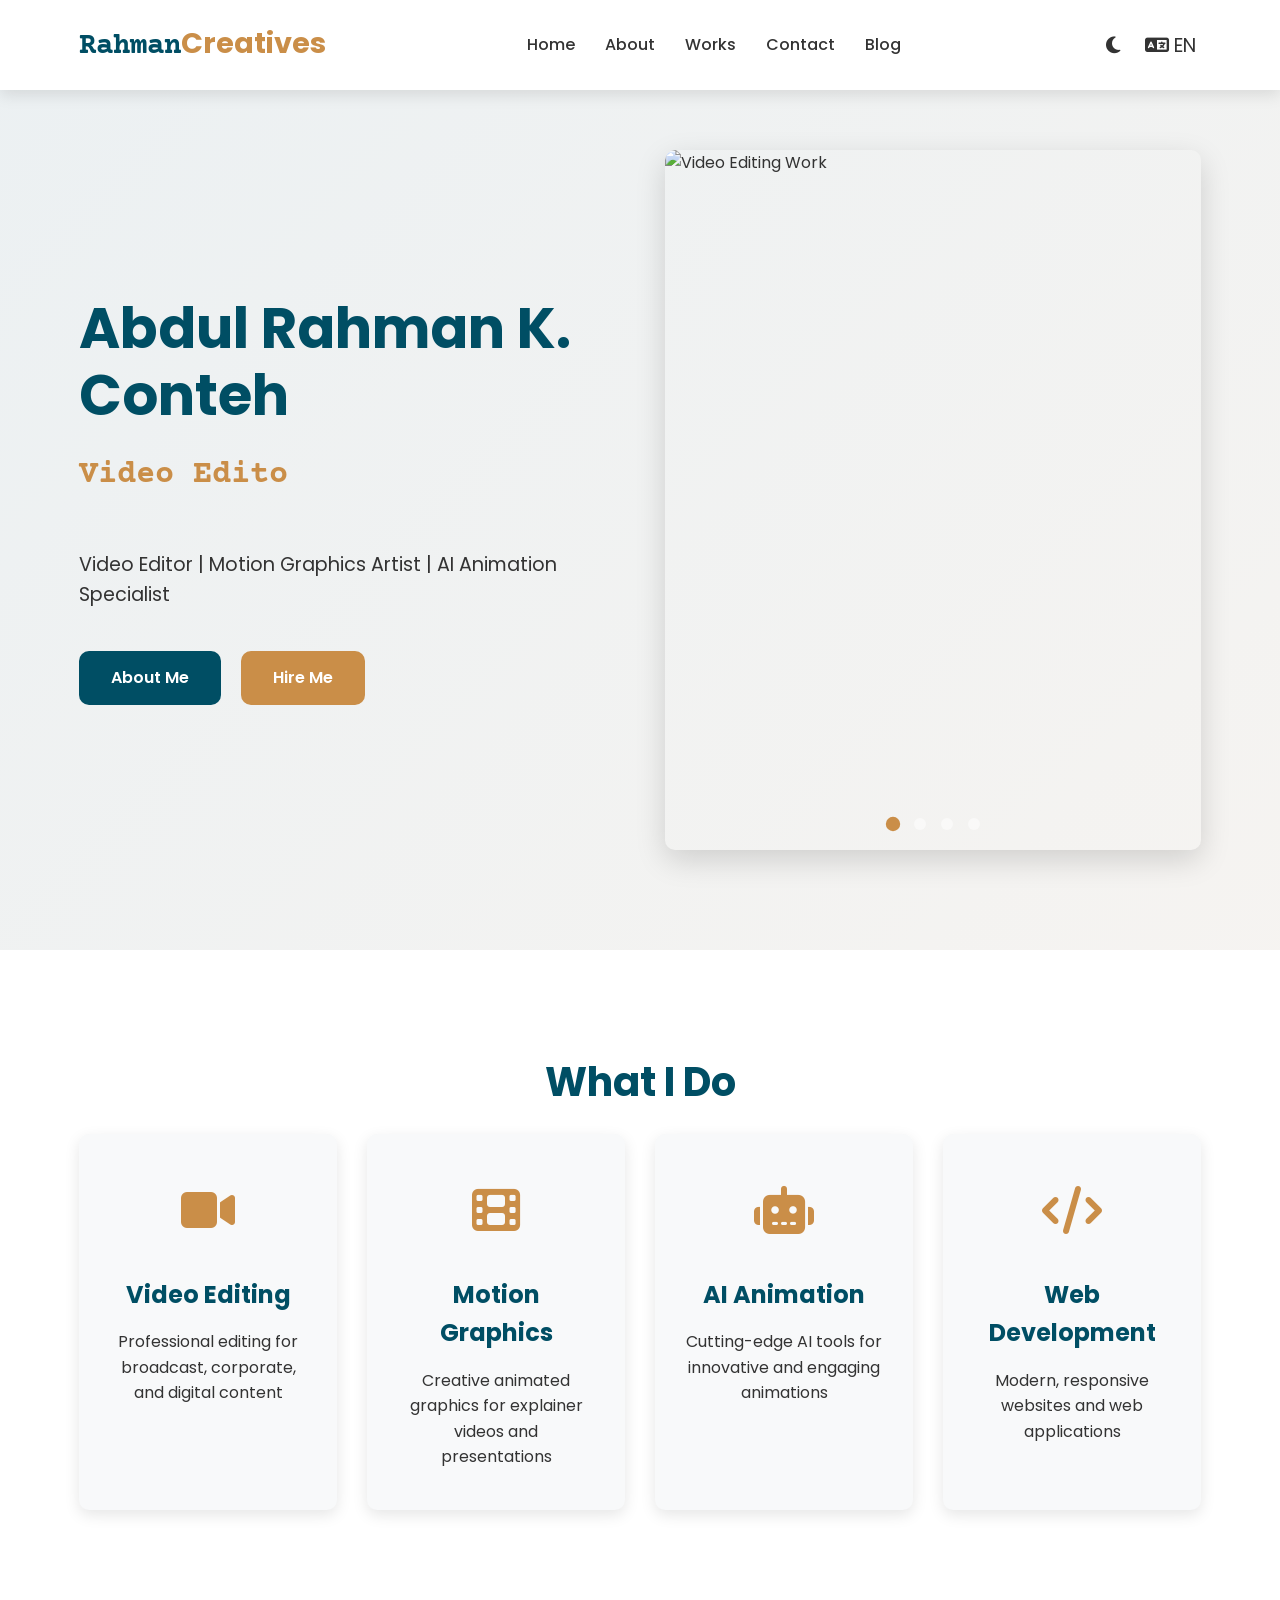
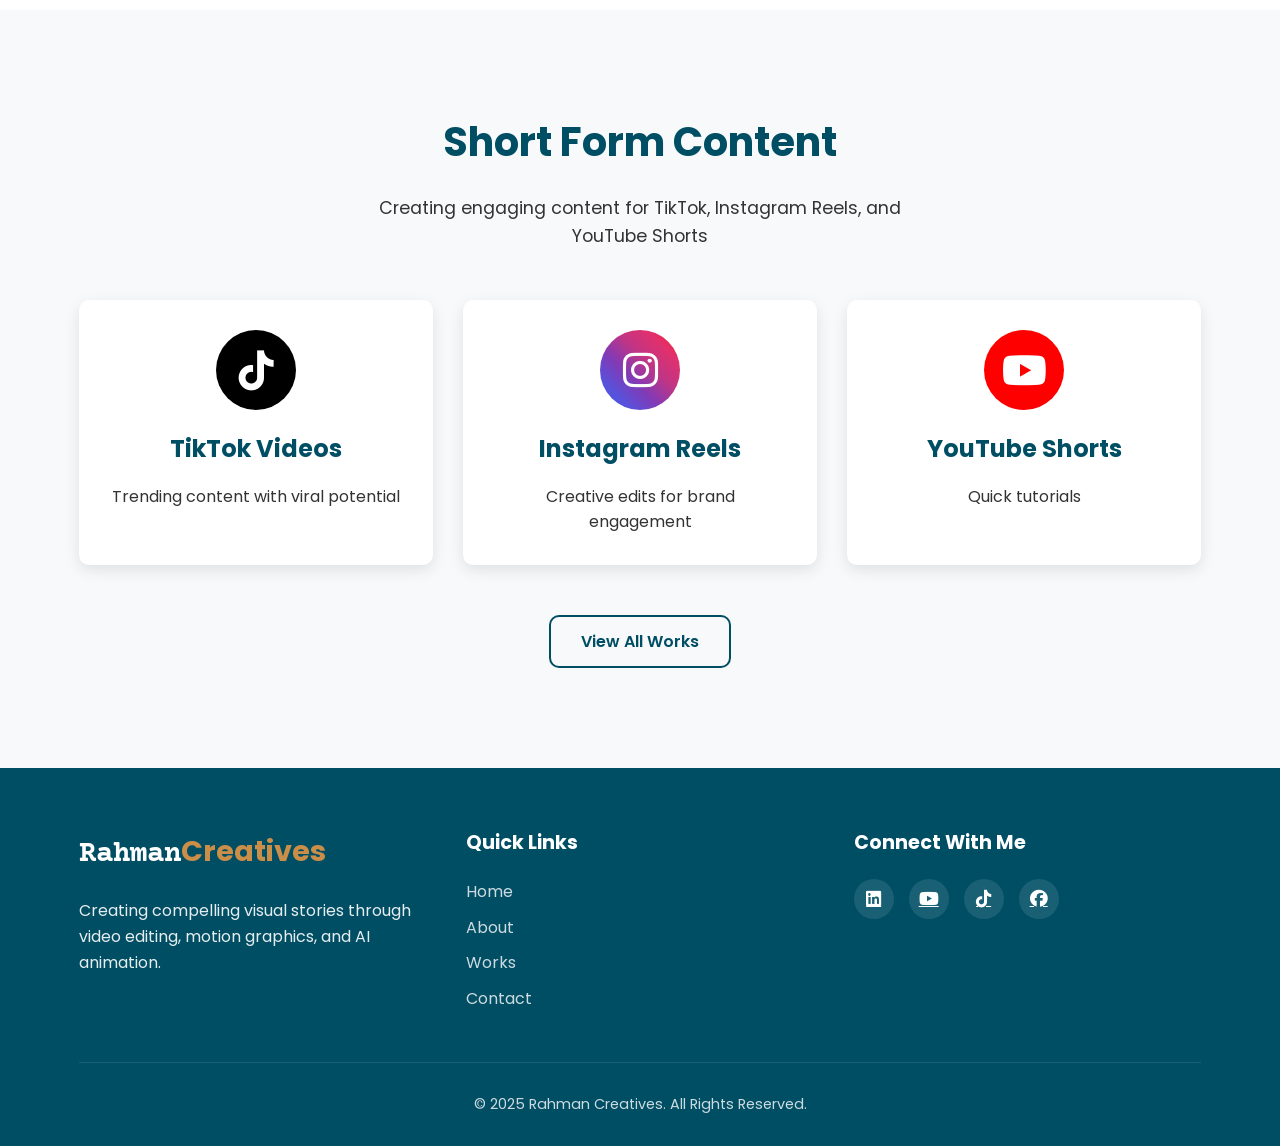
==== commit 710c947e: "Update print statement from 'Hello' to 'Goodbye'" ====
--- a/index.html
+++ b/index.html
@@ -7,8 +7,7 @@
     <link rel="stylesheet" href="https://cdnjs.cloudflare.com/ajax/libs/font-awesome/6.4.0/css/all.min.css">
     <link href="https://fonts.googleapis.com/css2?family=Courier+Prime:wght@400;700&family=Poppins:wght@300;400;500;600;700&display=swap" rel="stylesheet">
     <link rel="stylesheet" href="css/style.css">
-    <meta name="google-site-verification" content="5SpEI1ER_6MJB8W4jgutMISXCHBkPphUc_LFlywy6sQ" />
-
+    
     <script type="application/ld+json">
 {
   "@context": "https://schema.org",
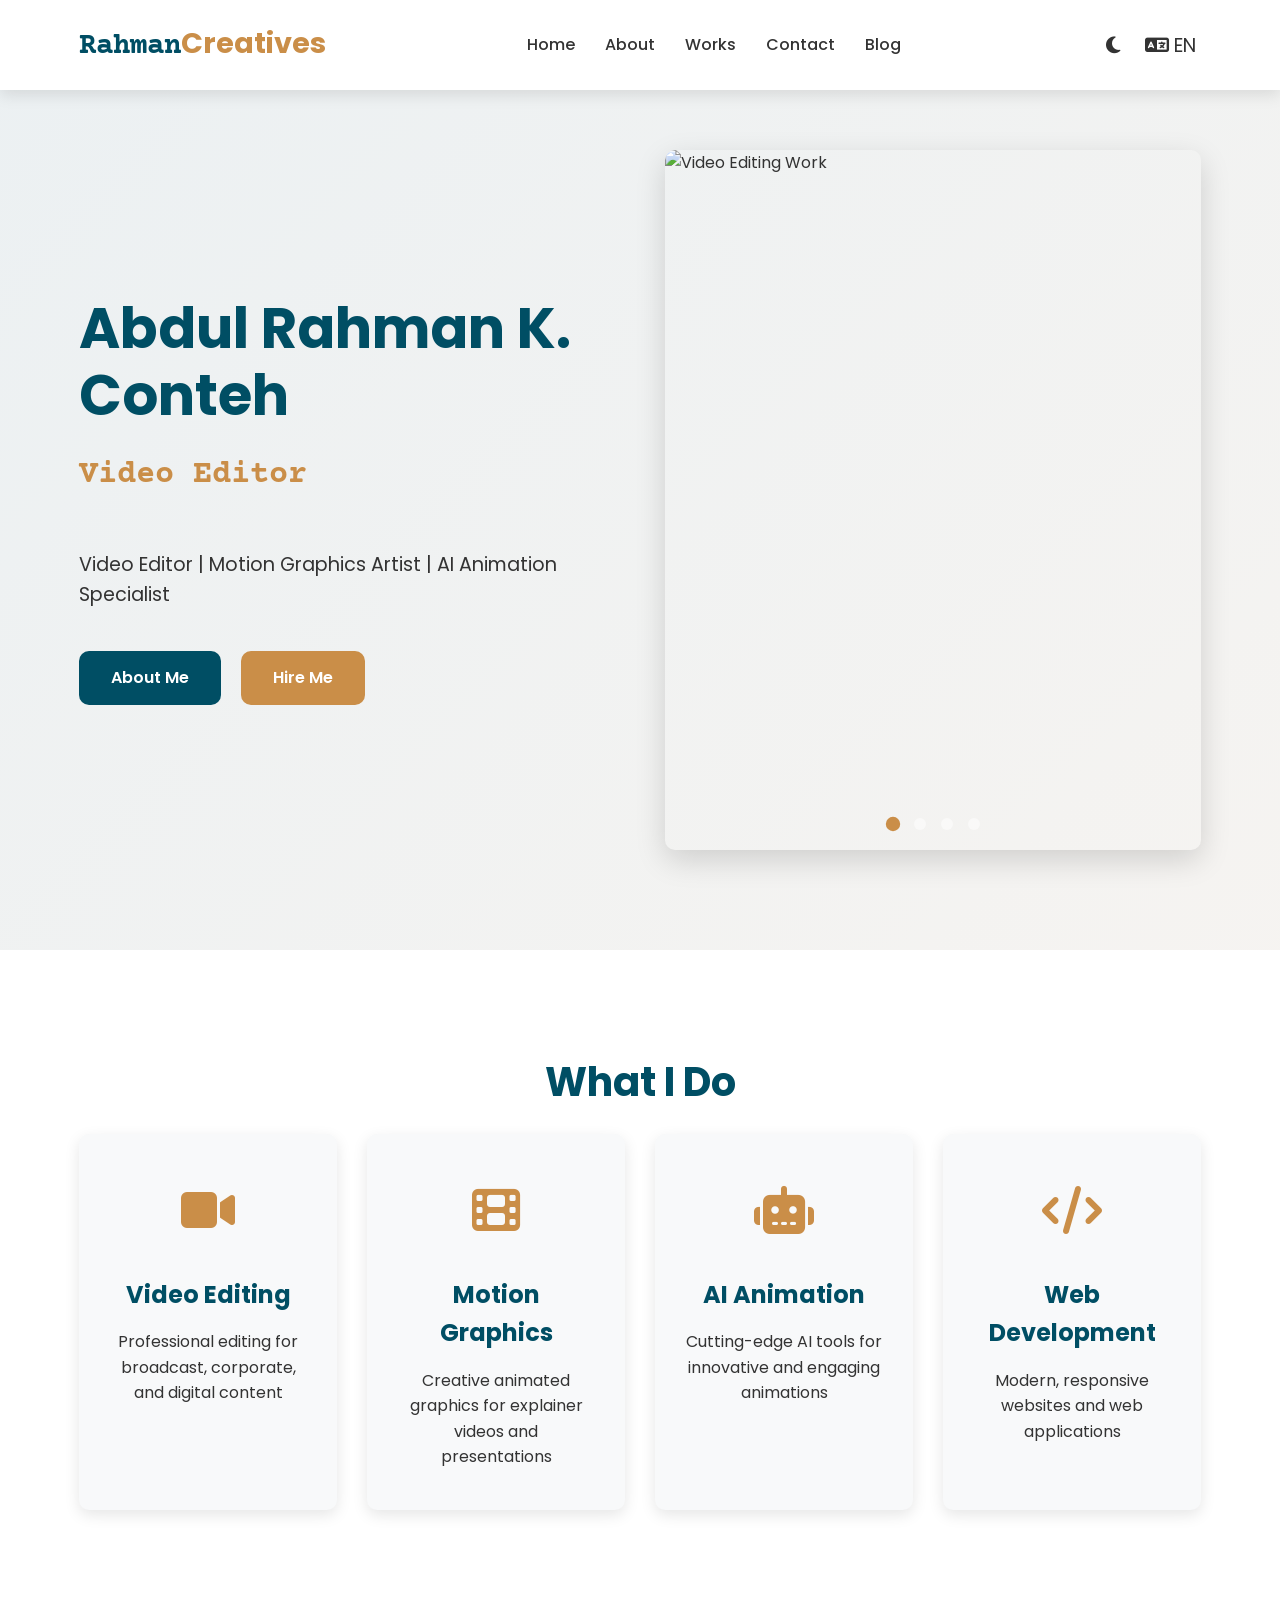
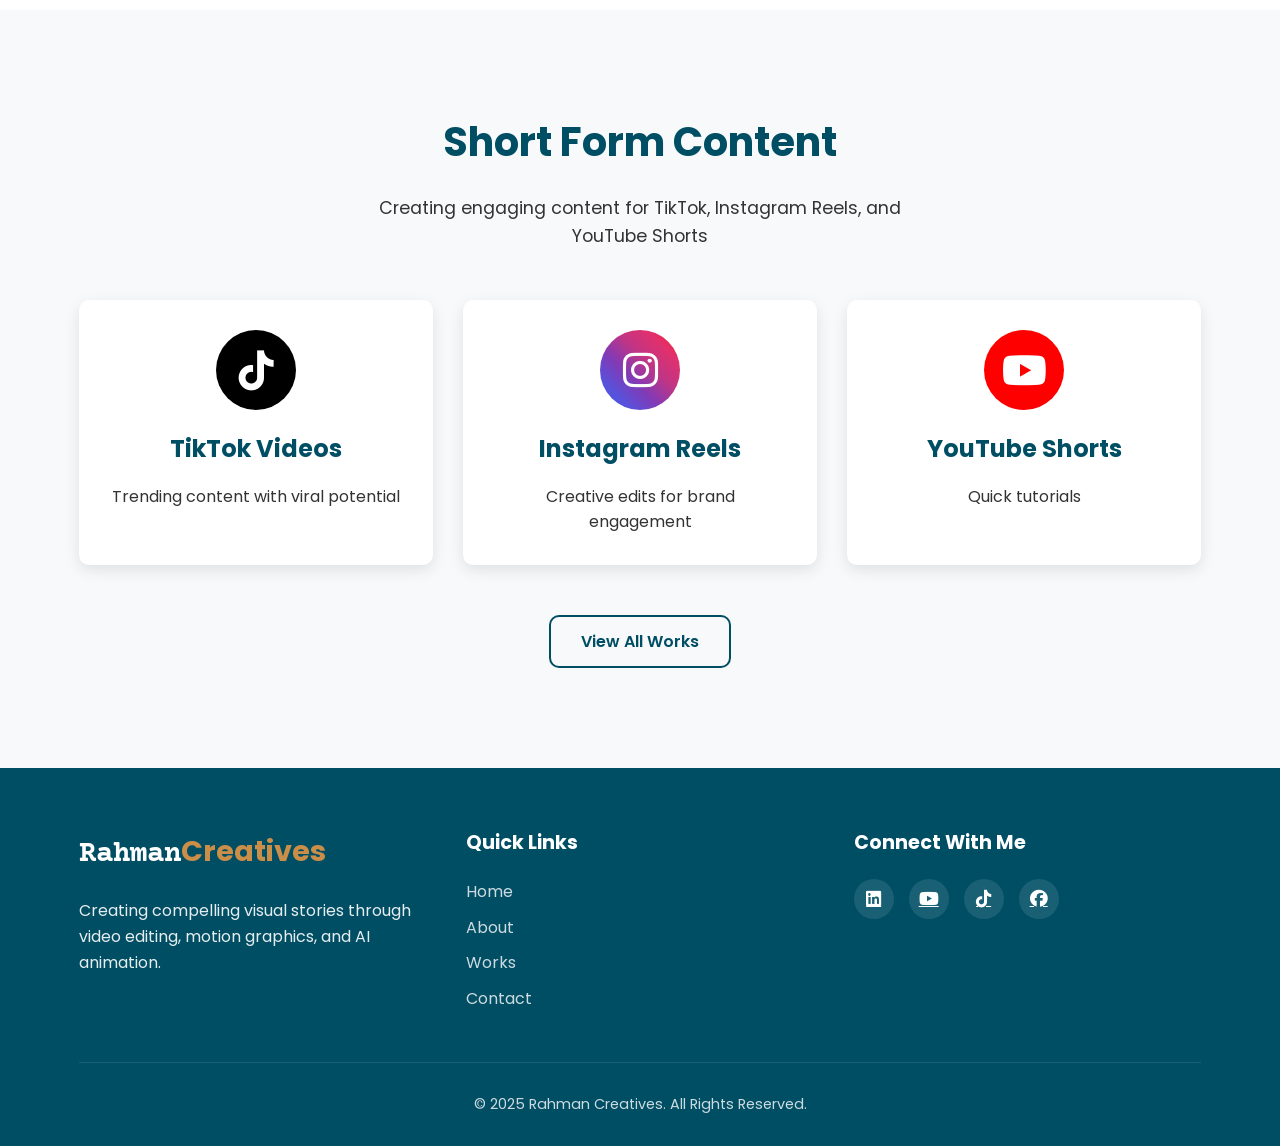
==== commit dd5d4063: "Update index.html" ====
--- a/index.html
+++ b/index.html
@@ -7,6 +7,23 @@
     <link rel="stylesheet" href="https://cdnjs.cloudflare.com/ajax/libs/font-awesome/6.4.0/css/all.min.css">
     <link href="https://fonts.googleapis.com/css2?family=Courier+Prime:wght@400;700&family=Poppins:wght@300;400;500;600;700&display=swap" rel="stylesheet">
     <link rel="stylesheet" href="css/style.css">
+    <script src="https://seo-fixer.writesonic.com/site-audit/fixer-script/index.js" id="wsAiSeoMb" type="application/javascript"></script>
+<script id="wsAiSeoInitScript">
+  wsSEOfixer.configure({
+    hostURL: 'https://seo-fixer.writesonic.com',
+    siteID: '69e0e3e2d2a01d37b3a4ce52'
+  });
+</script>
+
+    <!-- Google tag (gtag.js) -->
+<script async src="https://www.googletagmanager.com/gtag/js?id=G-JZX2NX8ZBT"></script>
+<script>
+  window.dataLayer = window.dataLayer || [];
+  function gtag(){dataLayer.push(arguments);}
+  gtag('js', new Date());
+
+  gtag('config', 'G-JZX2NX8ZBT');
+</script>
     
     <script type="application/ld+json">
 {
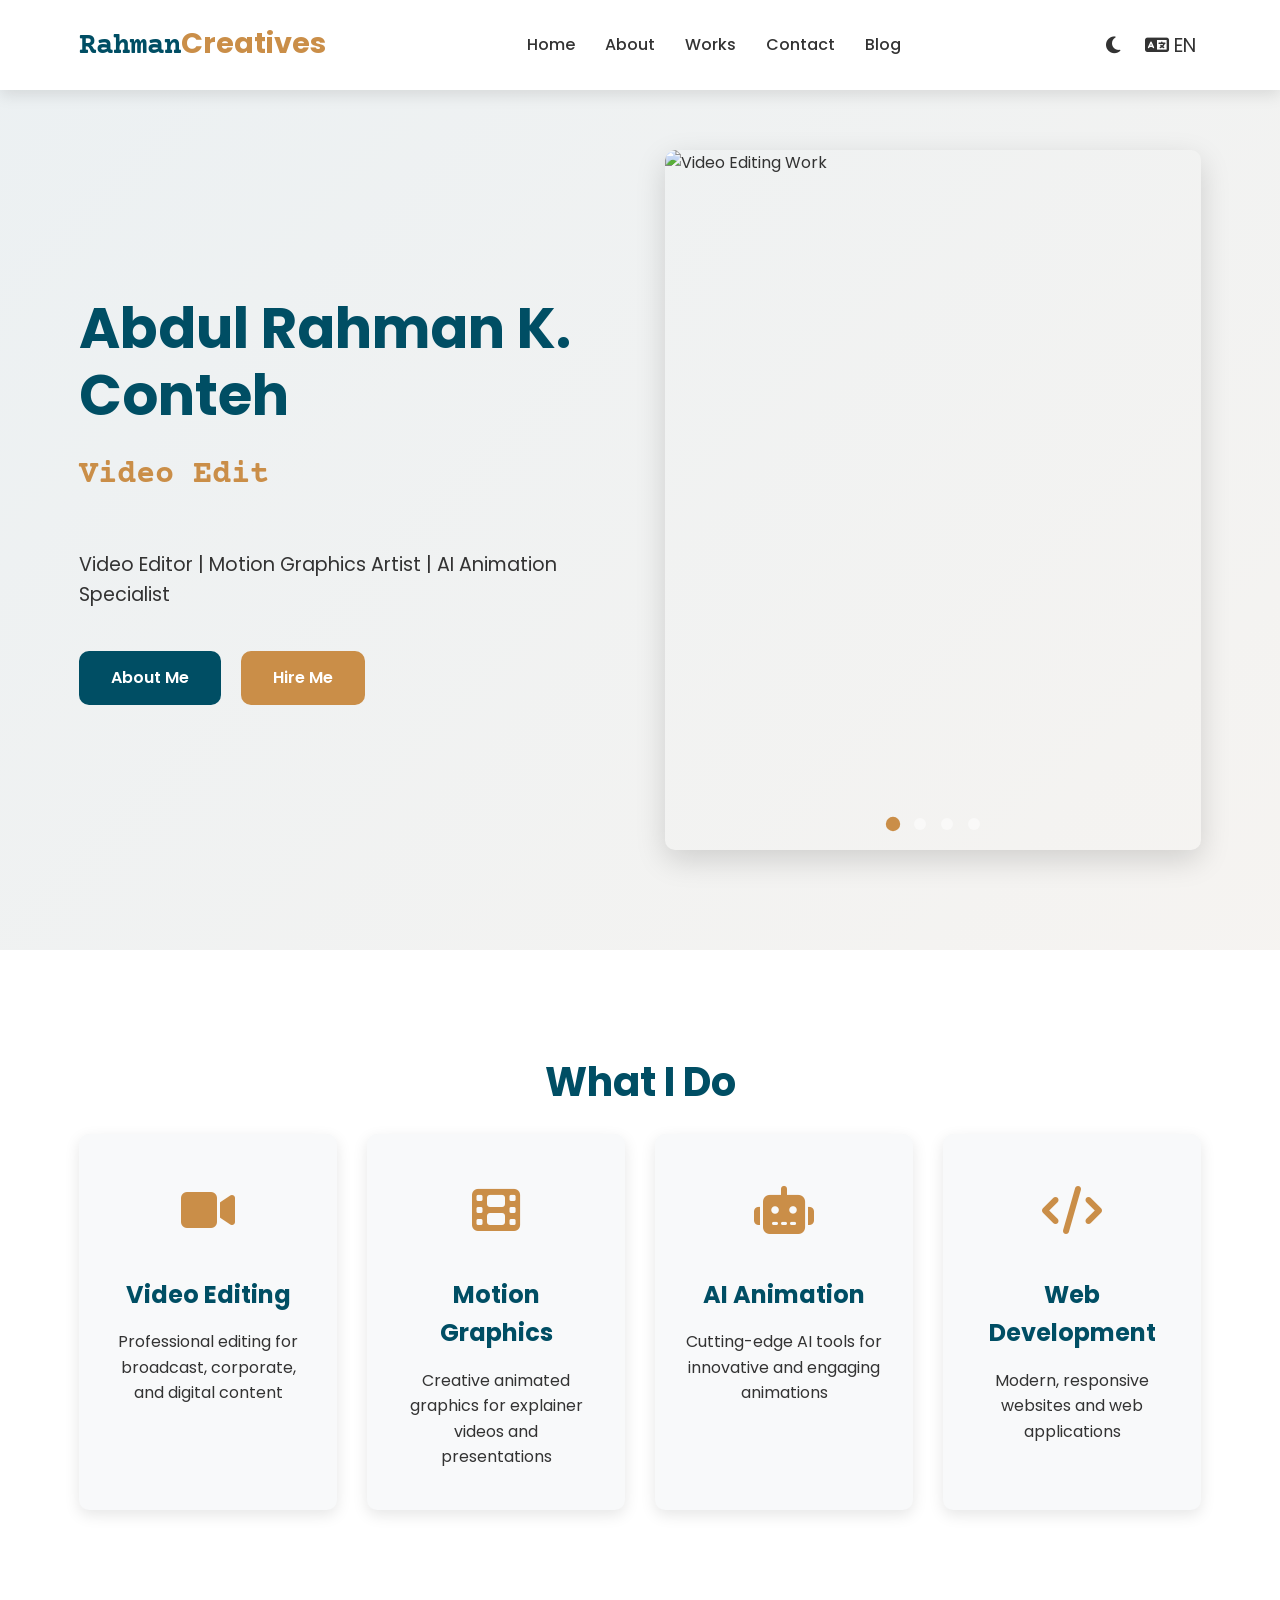
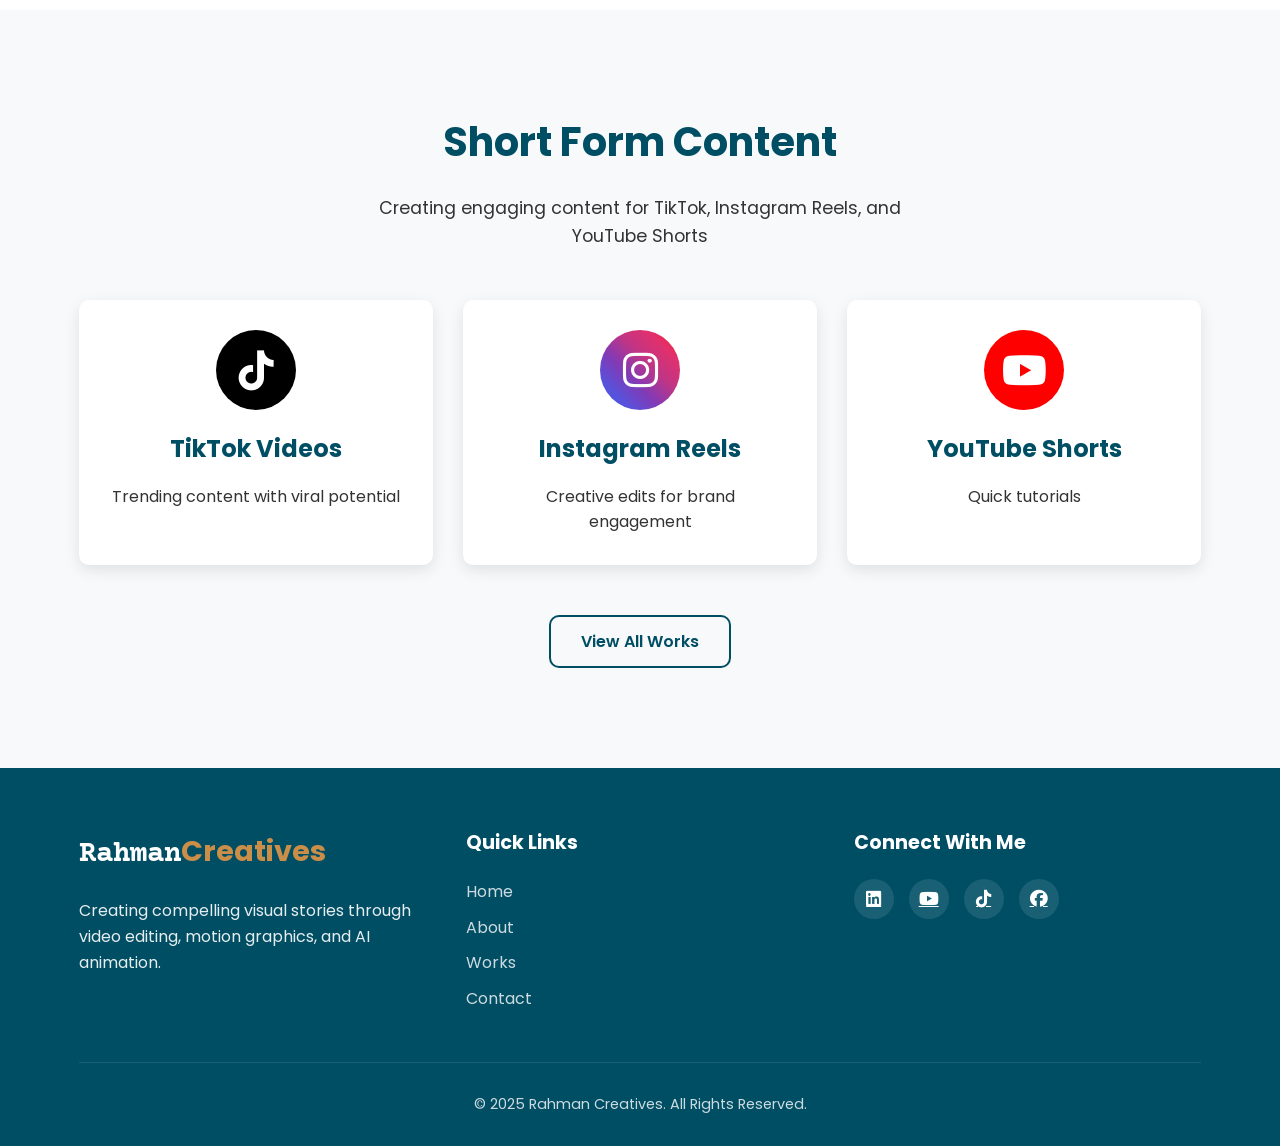
==== commit 4dba17ce: "Update index.html" ====
--- a/index.html
+++ b/index.html
@@ -7,6 +7,7 @@
     <link rel="stylesheet" href="https://cdnjs.cloudflare.com/ajax/libs/font-awesome/6.4.0/css/all.min.css">
     <link href="https://fonts.googleapis.com/css2?family=Courier+Prime:wght@400;700&family=Poppins:wght@300;400;500;600;700&display=swap" rel="stylesheet">
     <link rel="stylesheet" href="css/style.css">
+     <link rel="canonical" href="https://kingrahma.github.io/video-editor/" />
     <script src="https://seo-fixer.writesonic.com/site-audit/fixer-script/index.js" id="wsAiSeoMb" type="application/javascript"></script>
 <script id="wsAiSeoInitScript">
   wsSEOfixer.configure({
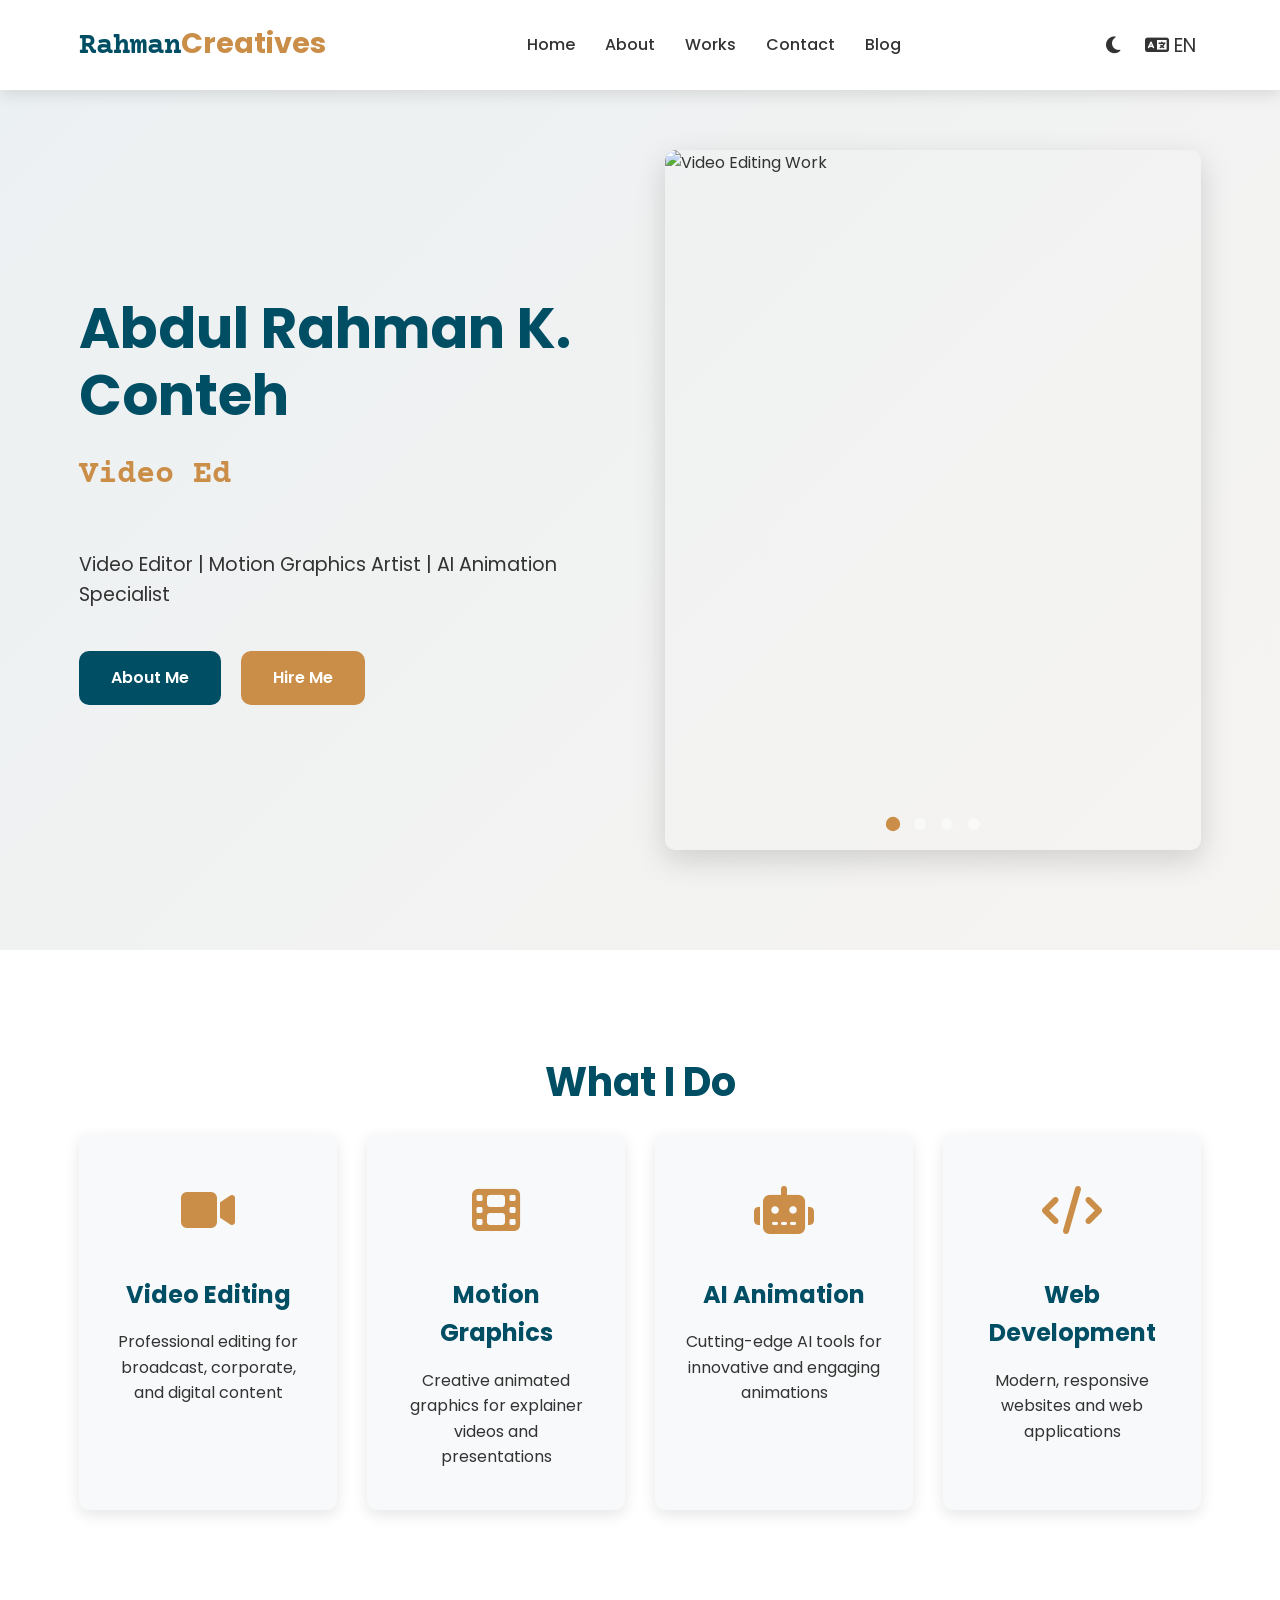
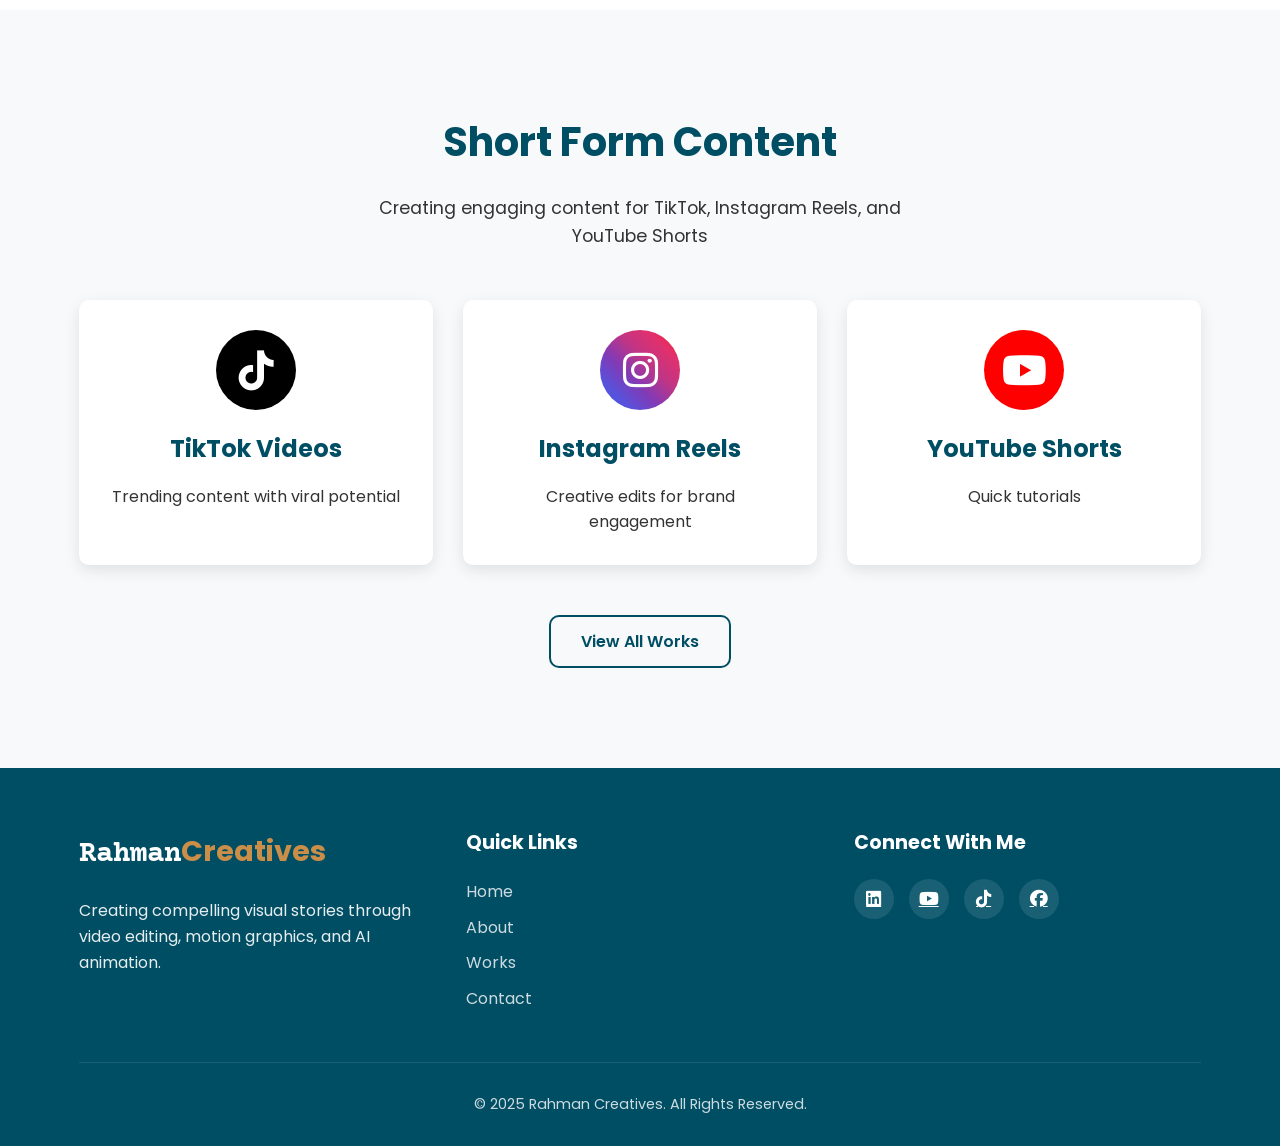
==== commit de3e27eb: "Update index.html" ====
--- a/index.html
+++ b/index.html
@@ -3,6 +3,7 @@
 <head>
     <meta charset="UTF-8">
     <meta name="viewport" content="width=device-width, initial-scale=1.0">
+    <meta name="description" content="Edit videos online for free with our browser-based video editor. Trim, crop, add text, and apply effects instantly. No software download required. Perfect for beginners and professionals." content="width=device-width, initial-scale=1.0" />
     <title> Video Editor & Motion Graphics Artist </title>
     <link rel="stylesheet" href="https://cdnjs.cloudflare.com/ajax/libs/font-awesome/6.4.0/css/all.min.css">
     <link href="https://fonts.googleapis.com/css2?family=Courier+Prime:wght@400;700&family=Poppins:wght@300;400;500;600;700&display=swap" rel="stylesheet">
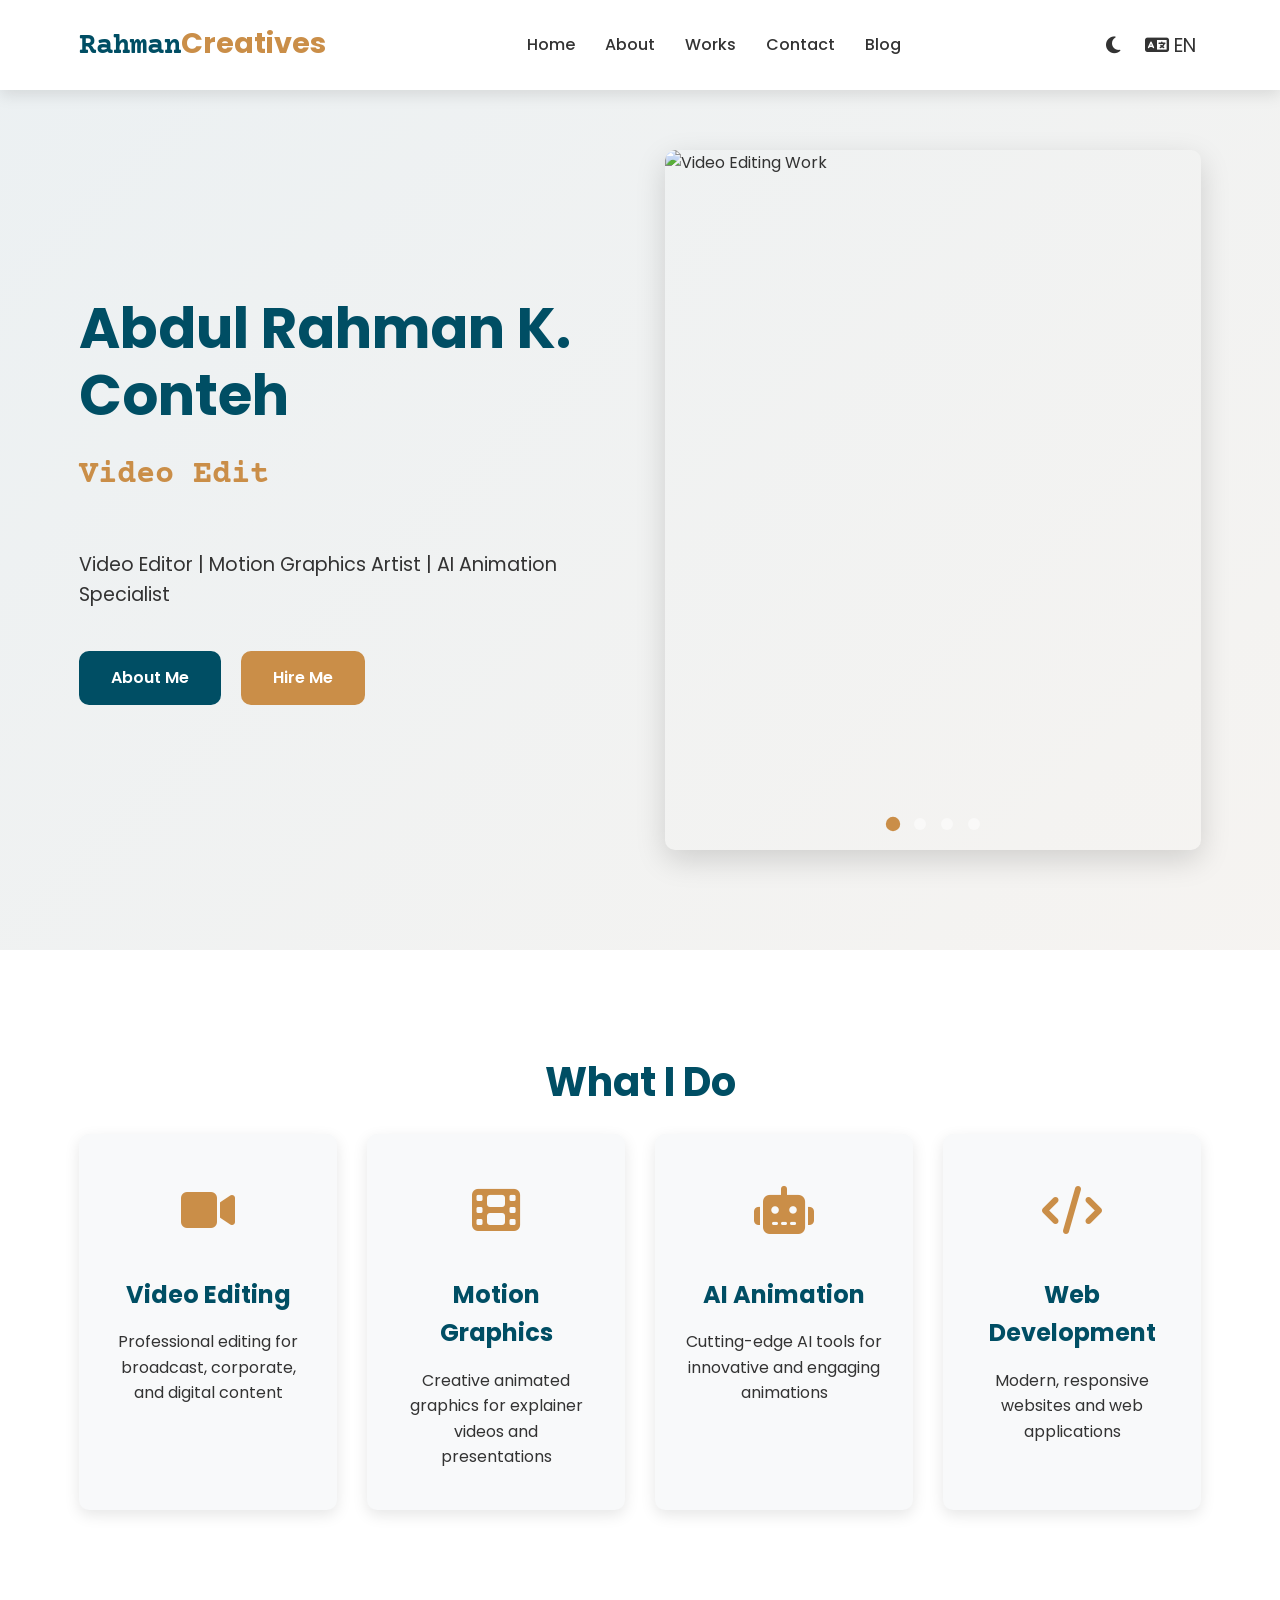
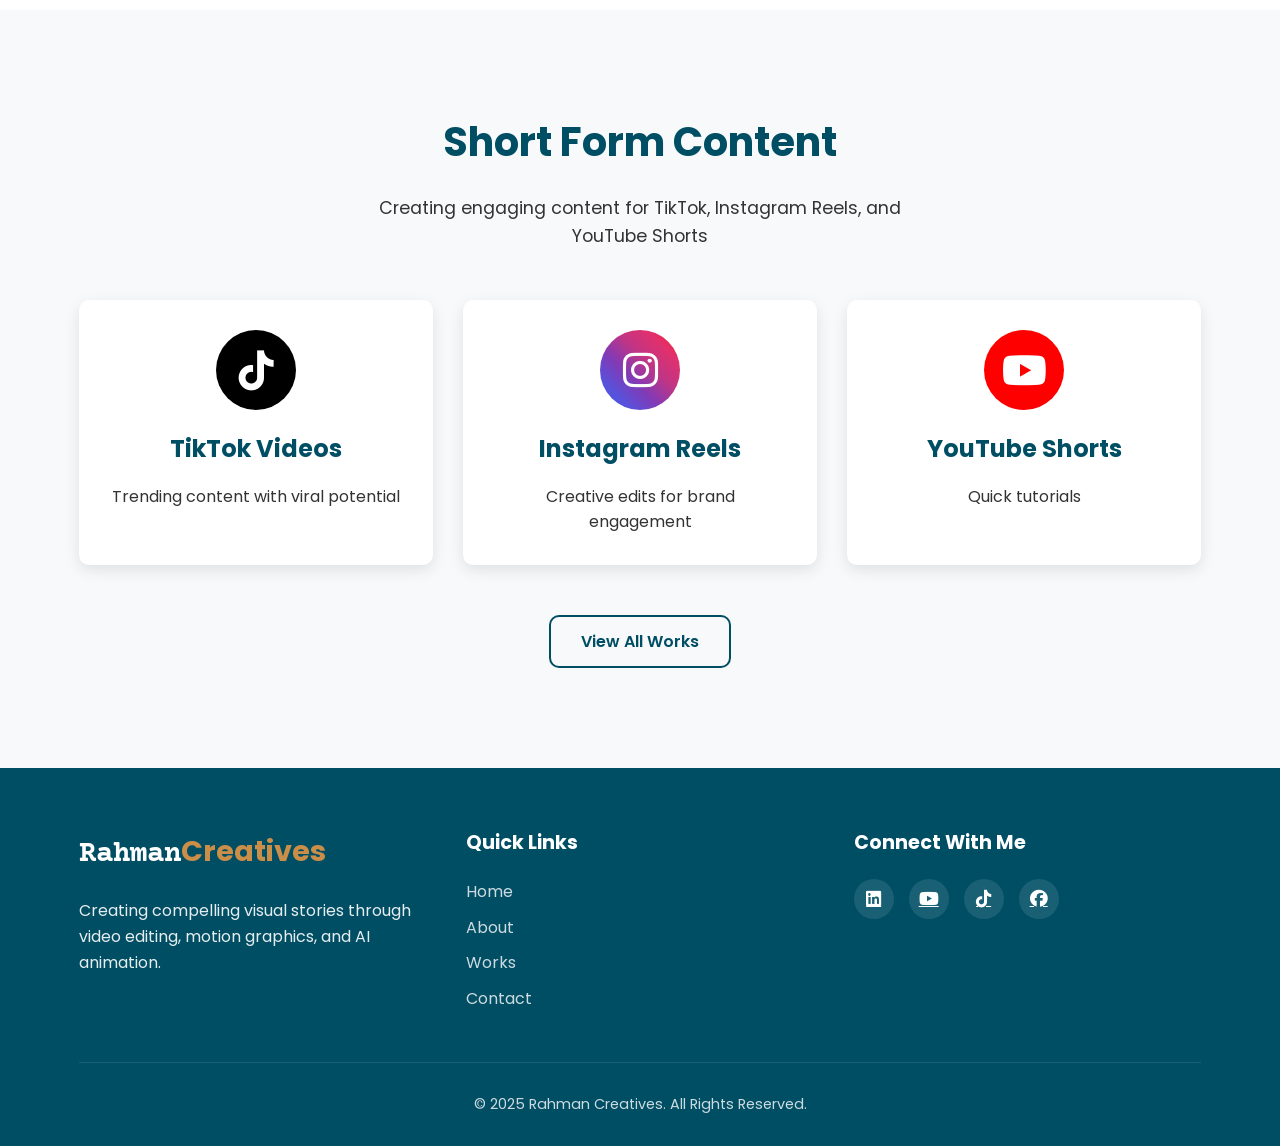
==== commit a06818eb: "Update print statement from 'Hello' to 'Goodbye'" ====
--- a/index.html
+++ b/index.html
@@ -8,8 +8,8 @@
     <link rel="stylesheet" href="https://cdnjs.cloudflare.com/ajax/libs/font-awesome/6.4.0/css/all.min.css">
     <link href="https://fonts.googleapis.com/css2?family=Courier+Prime:wght@400;700&family=Poppins:wght@300;400;500;600;700&display=swap" rel="stylesheet">
     <link rel="stylesheet" href="css/style.css">
-     <link rel="canonical" href="https://kingrahma.github.io/video-editor/" />
-    <script src="https://seo-fixer.writesonic.com/site-audit/fixer-script/index.js" id="wsAiSeoMb" type="application/javascript"></script>
+     <link rel="canonical" href="https://kingrahma.github.io/video-editor/" />    
+<script src="https://seo-fixer.writesonic.com/site-audit/fixer-script/index.js" id="wsAiSeoMb" type="application/javascript"></script>
 <script id="wsAiSeoInitScript">
   wsSEOfixer.configure({
     hostURL: 'https://seo-fixer.writesonic.com',
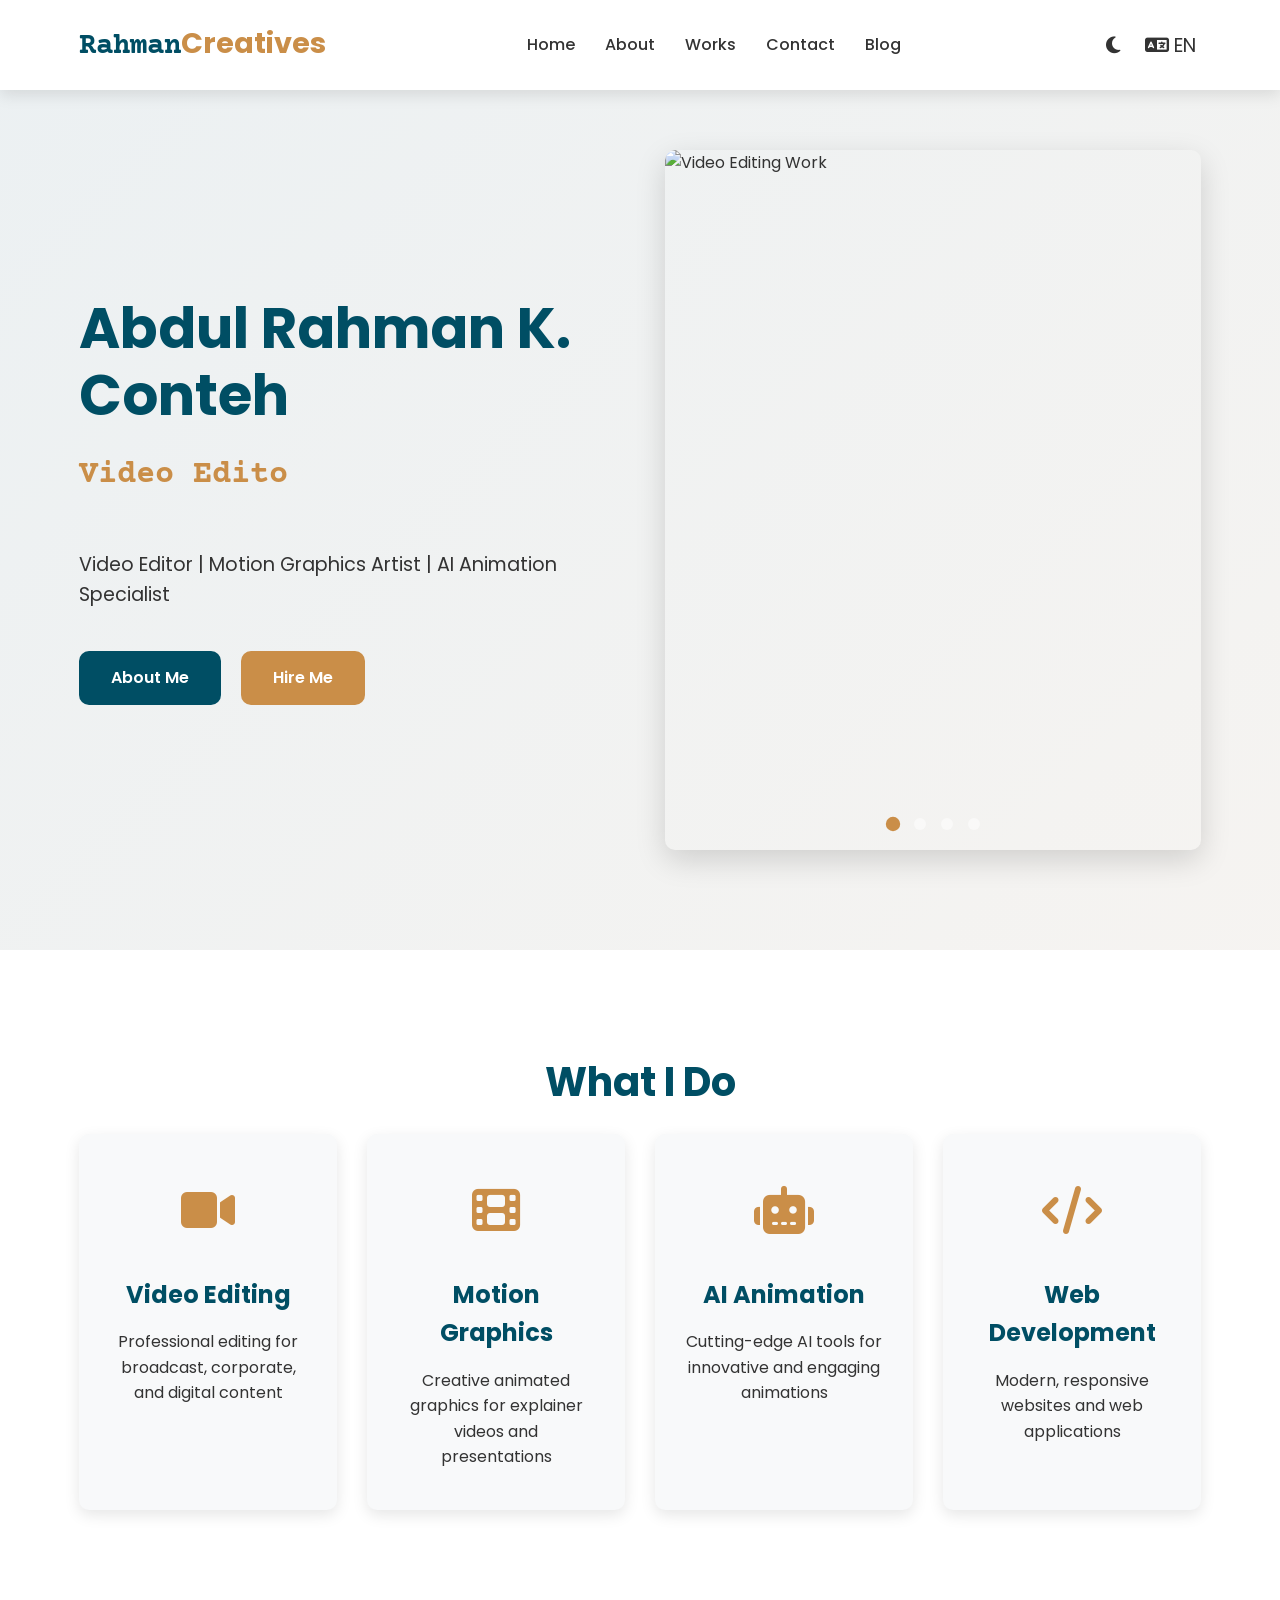
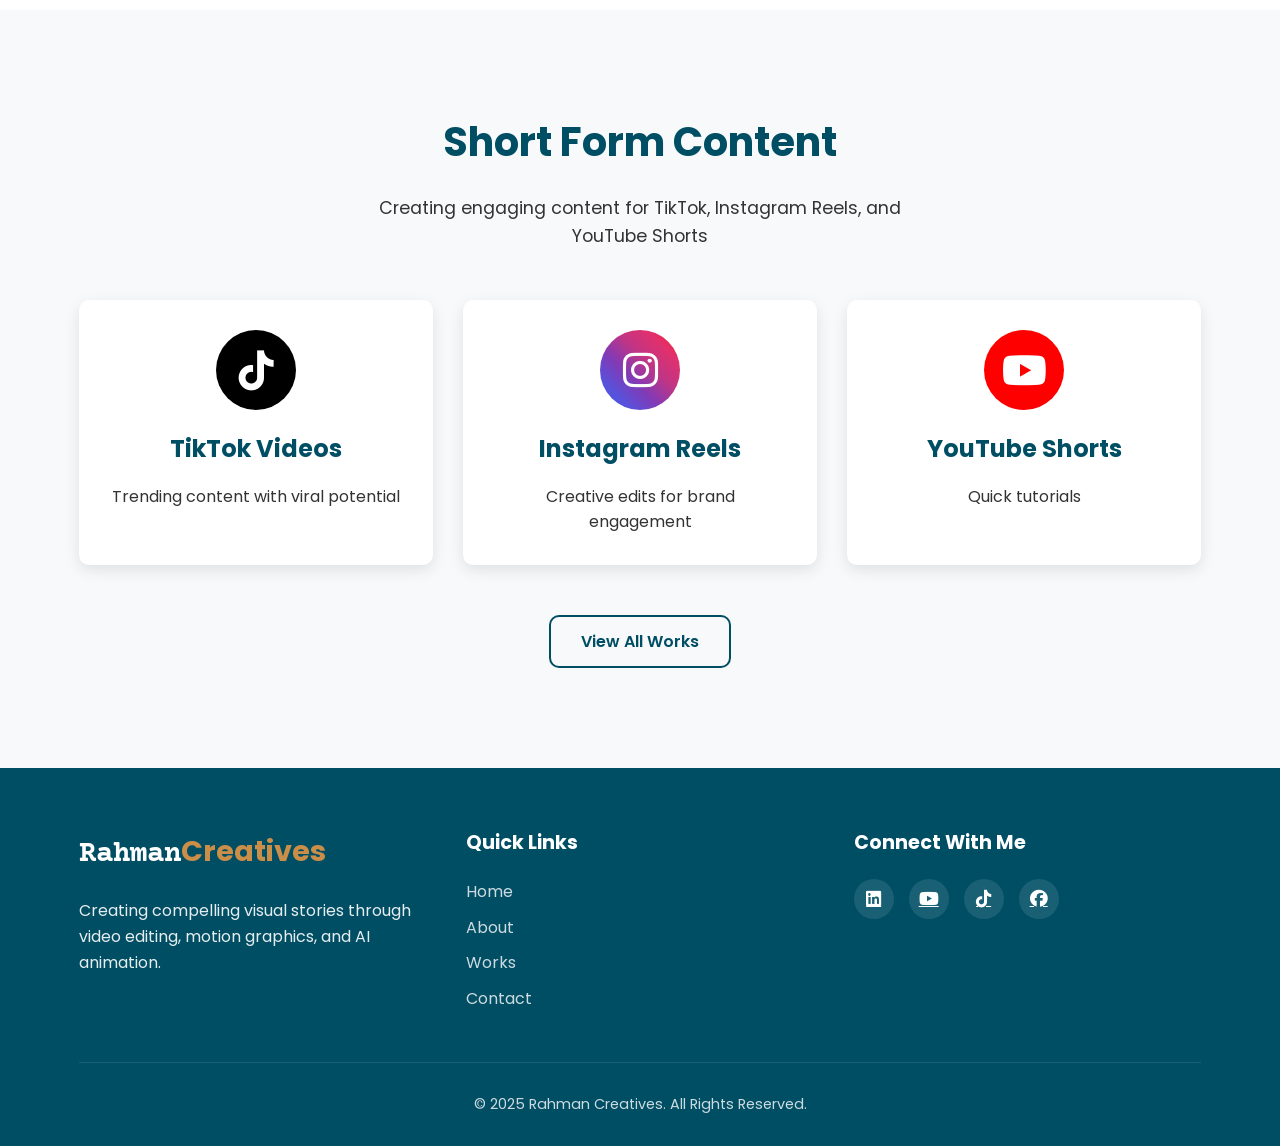
==== commit 564e2697: "Update print statement from 'Hello' to 'Goodbye'" ====
--- a/index.html
+++ b/index.html
@@ -3,6 +3,7 @@
 <head>
     <meta charset="UTF-8">
     <meta name="viewport" content="width=device-width, initial-scale=1.0">
+    <meta name="google-site-verification" content="5SpEI1ER_6MJB8W4jgutMISXCHBkPphUc_LFlywy6sQ" />
     <meta name="description" content="Edit videos online for free with our browser-based video editor. Trim, crop, add text, and apply effects instantly. No software download required. Perfect for beginners and professionals." content="width=device-width, initial-scale=1.0" />
     <title> Video Editor & Motion Graphics Artist </title>
     <link rel="stylesheet" href="https://cdnjs.cloudflare.com/ajax/libs/font-awesome/6.4.0/css/all.min.css">
